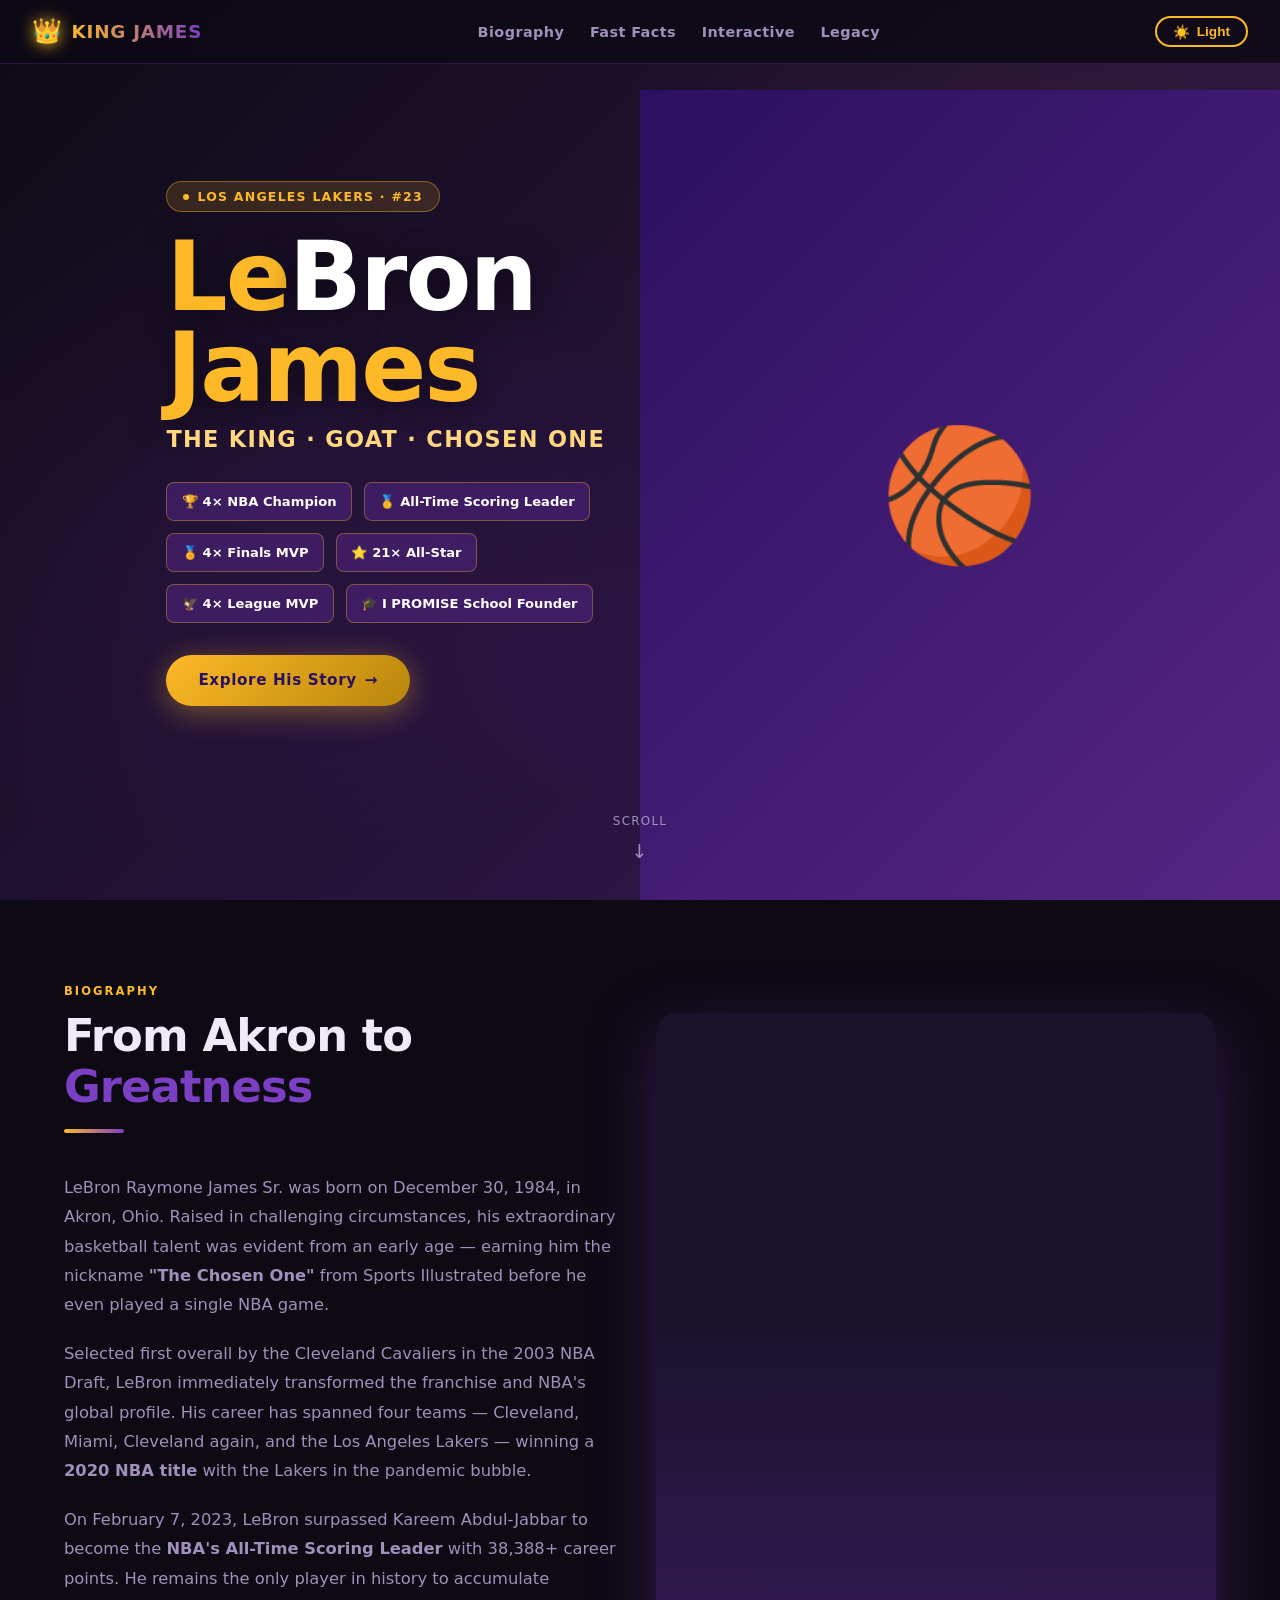
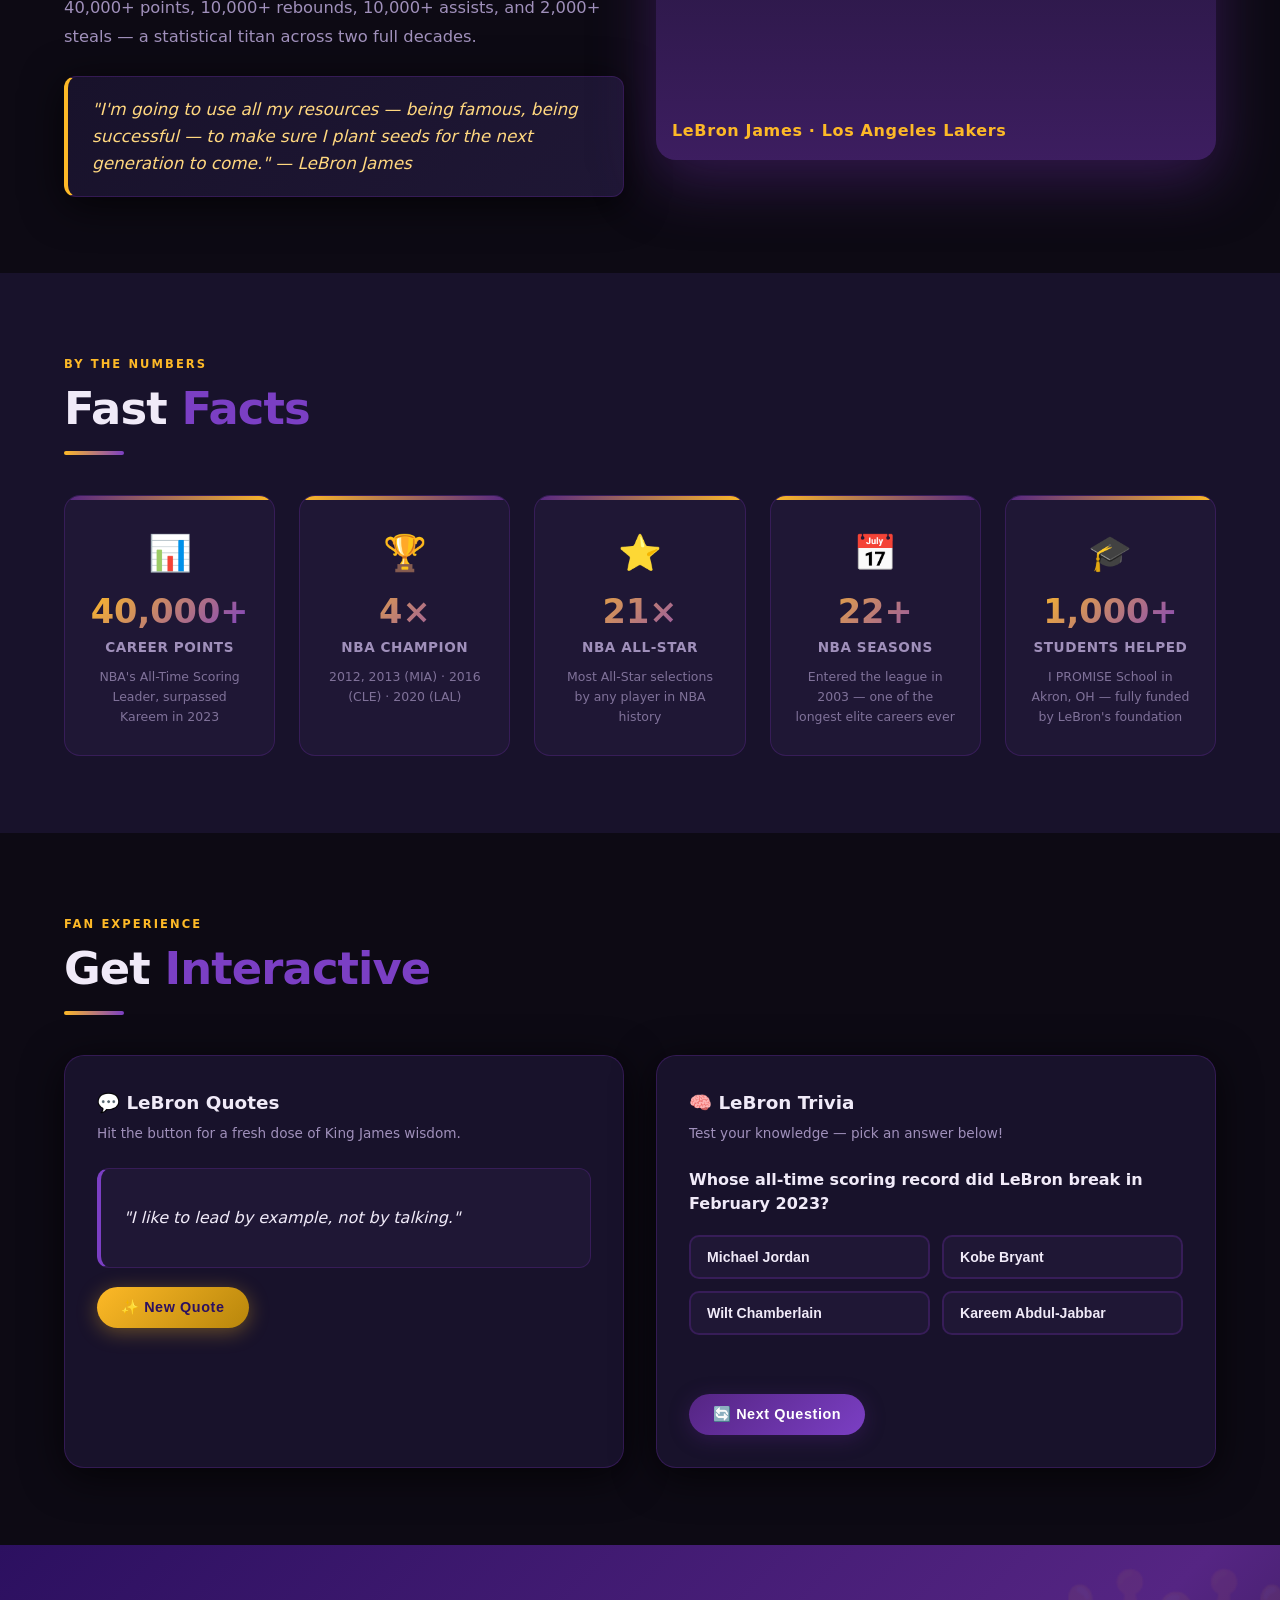
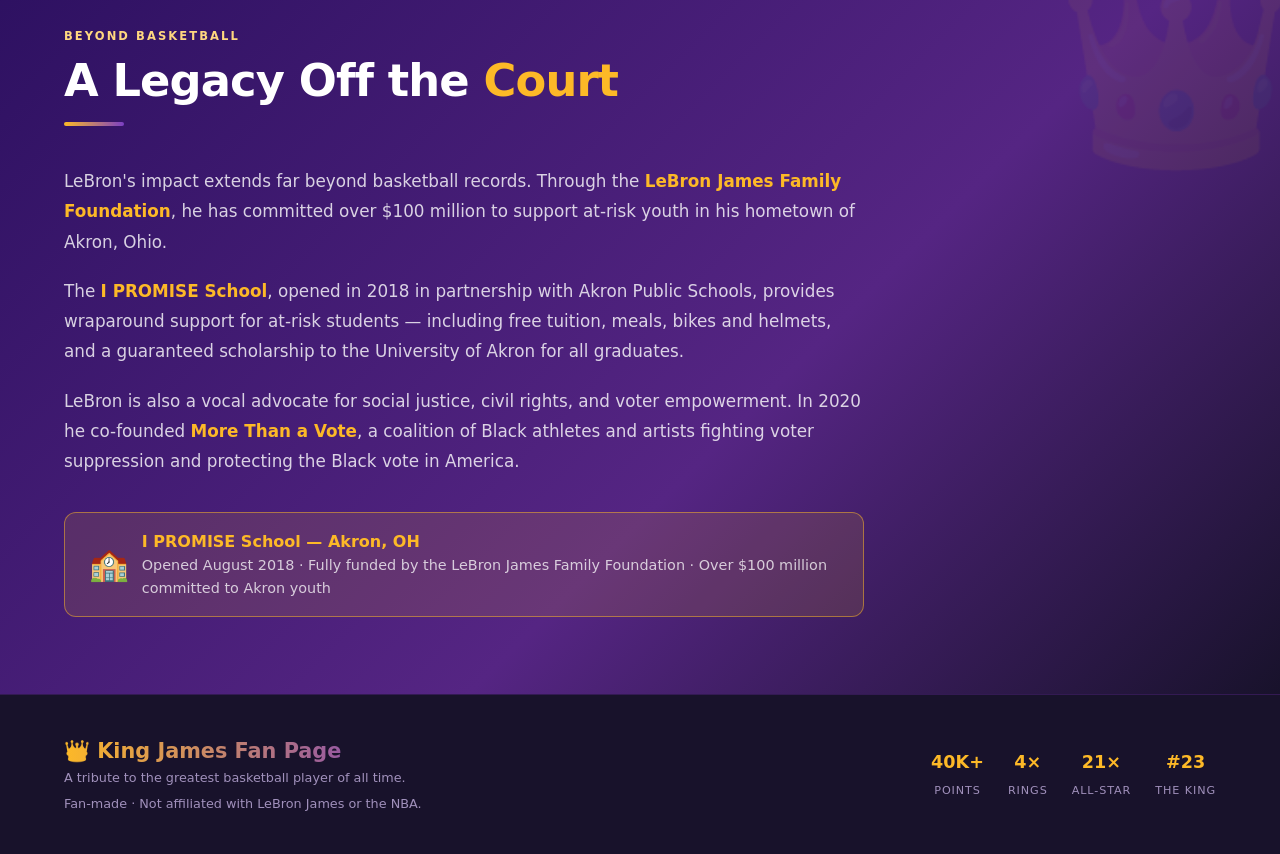
==== fanpage.html @ d8abf0b0 "Add LeBron James fan page" ====
<!DOCTYPE html>
<html lang="en" data-theme="dark">
<head>
  <meta charset="UTF-8" />
  <meta name="viewport" content="width=device-width, initial-scale=1.0" />
  <title>LeBron James — The King | Official Fan Page</title>
  <meta name="description" content="The ultimate fan page for LeBron James — 4× NBA Champion, All-Time Scoring Leader, and basketball's greatest ever. Explore his career, legacy, and impact." />
  <meta name="keywords" content="LeBron James, Lakers, NBA, King James, basketball, fan page" />

  <style>
    /* ─── Design Tokens ──────────────────────────────────────────────────── */
    :root {
      --gold:        #FDB927;
      --gold-light:  #FFD77F;
      --gold-dim:    #B8860B;
      --purple:      #552583;
      --purple-light:#7B3FC4;
      --purple-dim:  #2C1060;

      /* Dark theme (default) */
      --bg:          #0D0A14;
      --bg-card:     #18122B;
      --bg-card2:    #1F1735;
      --text:        #F0EAF8;
      --text-muted:  #A090BB;
      --border:      rgba(85,37,131,0.45);
      --shadow:      0 8px 40px rgba(0,0,0,0.7);
      --hero-overlay: linear-gradient(135deg,rgba(13,10,20,0.92) 0%,rgba(85,37,131,0.6) 100%);
      --nav-bg:      rgba(13,10,20,0.85);
    }

    [data-theme="light"] {
      --bg:          #F4F0FA;
      --bg-card:     #FFFFFF;
      --bg-card2:    #F0E8FF;
      --text:        #1A0A3C;
      --text-muted:  #6045A0;
      --border:      rgba(85,37,131,0.2);
      --shadow:      0 8px 40px rgba(85,37,131,0.15);
      --hero-overlay: linear-gradient(135deg,rgba(85,37,131,0.88) 0%,rgba(253,185,39,0.55) 100%);
      --nav-bg:      rgba(244,240,250,0.9);
    }

    /* ─── Reset & Base ───────────────────────────────────────────────────── */
    *, *::before, *::after { box-sizing: border-box; margin: 0; padding: 0; }

    html { scroll-behavior: smooth; }

    body {
      font-family: -apple-system, BlinkMacSystemFont, 'Segoe UI', system-ui, sans-serif;
      background: var(--bg);
      color: var(--text);
      line-height: 1.6;
      transition: background 0.4s, color 0.4s;
      overflow-x: hidden;
    }

    /* ─── Scrollbar ──────────────────────────────────────────────────────── */
    ::-webkit-scrollbar { width: 8px; }
    ::-webkit-scrollbar-track { background: var(--bg); }
    ::-webkit-scrollbar-thumb { background: var(--purple); border-radius: 4px; }
    ::-webkit-scrollbar-thumb:hover { background: var(--gold); }

    /* ─── Animated background particles ─────────────────────────────────── */
    #particles { position: fixed; inset: 0; pointer-events: none; z-index: 0; overflow: hidden; }
    .particle {
      position: absolute;
      border-radius: 50%;
      opacity: 0;
      animation: drift linear infinite;
    }

    @keyframes drift {
      0%   { transform: translateY(110vh) scale(0); opacity: 0; }
      10%  { opacity: 0.6; }
      90%  { opacity: 0.4; }
      100% { transform: translateY(-10vh) scale(1.2); opacity: 0; }
    }

    /* ─── Navigation ─────────────────────────────────────────────────────── */
    nav {
      position: fixed;
      top: 0; left: 0; right: 0;
      z-index: 100;
      backdrop-filter: blur(16px);
      -webkit-backdrop-filter: blur(16px);
      background: var(--nav-bg);
      border-bottom: 1px solid var(--border);
      display: flex;
      align-items: center;
      justify-content: space-between;
      padding: 0 2rem;
      height: 64px;
      transition: background 0.4s;
    }

    .nav-brand {
      display: flex;
      align-items: center;
      gap: 0.6rem;
      text-decoration: none;
    }
    .nav-crown {
      font-size: 1.5rem;
      filter: drop-shadow(0 0 8px var(--gold));
      animation: pulse-crown 2s ease-in-out infinite;
    }
    @keyframes pulse-crown {
      0%, 100% { filter: drop-shadow(0 0 6px var(--gold)); }
      50%       { filter: drop-shadow(0 0 18px var(--gold)); }
    }
    .nav-logo-text {
      font-size: 1.15rem;
      font-weight: 800;
      letter-spacing: 0.04em;
      background: linear-gradient(90deg, var(--gold), var(--purple-light));
      -webkit-background-clip: text;
      -webkit-text-fill-color: transparent;
      background-clip: text;
    }

    .nav-links {
      display: flex;
      align-items: center;
      gap: 1.6rem;
      list-style: none;
    }
    .nav-links a {
      text-decoration: none;
      color: var(--text-muted);
      font-size: 0.9rem;
      font-weight: 600;
      letter-spacing: 0.03em;
      transition: color 0.25s;
      position: relative;
    }
    .nav-links a::after {
      content: '';
      position: absolute;
      bottom: -4px; left: 0; right: 100%;
      height: 2px;
      background: var(--gold);
      transition: right 0.3s;
      border-radius: 2px;
    }
    .nav-links a:hover { color: var(--gold); }
    .nav-links a:hover::after { right: 0; }

    #theme-toggle {
      background: none;
      border: 2px solid var(--gold);
      color: var(--gold);
      border-radius: 50px;
      padding: 0.35rem 1rem;
      cursor: pointer;
      font-size: 0.85rem;
      font-weight: 700;
      display: flex;
      align-items: center;
      gap: 0.4rem;
      transition: background 0.3s, color 0.3s, transform 0.2s;
    }
    #theme-toggle:hover {
      background: var(--gold);
      color: var(--purple-dim);
      transform: scale(1.05);
    }

    /* ─── Hero ───────────────────────────────────────────────────────────── */
    #hero {
      position: relative;
      min-height: 100vh;
      display: flex;
      align-items: center;
      overflow: hidden;
      padding-top: 64px;
    }

    .hero-bg {
      position: absolute;
      inset: 0;
      background: var(--hero-overlay);
      z-index: 1;
      transition: background 0.5s;
    }

    .hero-mesh {
      position: absolute;
      inset: 0;
      z-index: 0;
      background:
        radial-gradient(ellipse 60% 50% at 20% 60%, rgba(85,37,131,0.6) 0%, transparent 70%),
        radial-gradient(ellipse 50% 60% at 80% 30%, rgba(253,185,39,0.25) 0%, transparent 70%),
        var(--bg);
      animation: mesh-shift 8s ease-in-out infinite alternate;
    }
    @keyframes mesh-shift {
      from { filter: hue-rotate(0deg); }
      to   { filter: hue-rotate(15deg); }
    }

    .hero-image-wrap {
      position: absolute;
      right: 0;
      bottom: 0;
      height: 90%;
      width: 50%;
      z-index: 2;
      display: flex;
      align-items: flex-end;
      justify-content: flex-end;
      overflow: hidden;
    }

    #lebron-hero {
      height: 100%;
      width: 100%;
      object-fit: cover;
      object-position: center top;
      -webkit-mask-image: linear-gradient(to left, rgba(0,0,0,0.9) 50%, transparent 100%);
      mask-image: linear-gradient(to left, rgba(0,0,0,0.9) 50%, transparent 100%);
      filter: saturate(1.2) contrast(1.05);
    }

    .hero-img-placeholder {
      display: none;
      position: absolute;
      inset: 0;
      background: linear-gradient(135deg, var(--purple-dim), var(--purple));
      align-items: center;
      justify-content: center;
      font-size: 8rem;
    }
    #lebron-hero.error + .hero-img-placeholder { display: flex; }

    .hero-content {
      position: relative;
      z-index: 3;
      padding: 4rem 2rem 4rem clamp(2rem, 8vw, 8rem);
      max-width: 600px;
    }

    .hero-badge {
      display: inline-flex;
      align-items: center;
      gap: 0.5rem;
      background: rgba(253,185,39,0.15);
      border: 1px solid rgba(253,185,39,0.4);
      border-radius: 50px;
      padding: 0.3rem 1rem;
      font-size: 0.78rem;
      font-weight: 700;
      letter-spacing: 0.1em;
      color: var(--gold);
      text-transform: uppercase;
      margin-bottom: 1.2rem;
      backdrop-filter: blur(8px);
    }
    .badge-dot {
      width: 6px; height: 6px;
      border-radius: 50%;
      background: var(--gold);
      animation: blink 1.5s ease-in-out infinite;
    }
    @keyframes blink { 0%,100%{opacity:1;} 50%{opacity:0.2;} }

    .hero-name {
      font-size: clamp(3rem, 8vw, 6rem);
      font-weight: 900;
      line-height: 0.95;
      letter-spacing: -0.02em;
      color: #fff;
      text-shadow: 0 4px 30px rgba(0,0,0,0.5);
    }
    .hero-name .king { color: var(--gold); }

    .hero-sub {
      font-size: clamp(1rem, 2.5vw, 1.4rem);
      font-weight: 700;
      color: var(--gold-light);
      margin: 0.5rem 0 1.5rem;
      letter-spacing: 0.06em;
      text-transform: uppercase;
    }

    .hero-milestones {
      display: flex;
      flex-wrap: wrap;
      gap: 0.75rem;
      margin-bottom: 2rem;
    }
    .milestone-chip {
      background: rgba(85,37,131,0.55);
      border: 1px solid rgba(253,185,39,0.35);
      border-radius: 8px;
      padding: 0.5rem 0.9rem;
      font-size: 0.82rem;
      font-weight: 700;
      color: #fff;
      backdrop-filter: blur(8px);
      transition: transform 0.2s, background 0.2s;
    }
    .milestone-chip:hover {
      transform: translateY(-3px);
      background: rgba(253,185,39,0.2);
    }
    .milestone-chip span { color: var(--gold); margin-right: 0.3rem; }

    .hero-cta {
      display: inline-flex;
      align-items: center;
      gap: 0.5rem;
      background: linear-gradient(135deg, var(--gold), var(--gold-dim));
      color: var(--purple-dim);
      font-weight: 800;
      font-size: 0.95rem;
      padding: 0.85rem 2rem;
      border-radius: 50px;
      text-decoration: none;
      letter-spacing: 0.04em;
      box-shadow: 0 6px 30px rgba(253,185,39,0.4);
      transition: transform 0.25s, box-shadow 0.25s;
    }
    .hero-cta:hover {
      transform: translateY(-3px) scale(1.04);
      box-shadow: 0 12px 40px rgba(253,185,39,0.6);
    }

    .scroll-hint {
      position: absolute;
      bottom: 2rem;
      left: 50%;
      transform: translateX(-50%);
      z-index: 3;
      display: flex;
      flex-direction: column;
      align-items: center;
      gap: 0.4rem;
      color: var(--text-muted);
      font-size: 0.75rem;
      letter-spacing: 0.1em;
      text-transform: uppercase;
      animation: bob 2s ease-in-out infinite;
    }
    @keyframes bob { 0%,100%{transform:translateX(-50%) translateY(0);} 50%{transform:translateX(-50%) translateY(8px);} }
    .scroll-arrow { font-size: 1.2rem; }

    /* ─── Section Shared ─────────────────────────────────────────────────── */
    section {
      position: relative;
      z-index: 1;
      padding: clamp(3rem, 6vw, 6rem) clamp(1rem, 5vw, 6rem);
    }

    .section-label {
      display: inline-block;
      font-size: 0.72rem;
      font-weight: 800;
      letter-spacing: 0.18em;
      text-transform: uppercase;
      color: var(--gold);
      margin-bottom: 0.6rem;
    }

    h2.section-title {
      font-size: clamp(1.8rem, 4vw, 2.8rem);
      font-weight: 900;
      letter-spacing: -0.02em;
      color: var(--text);
      margin-bottom: 0.4rem;
      line-height: 1.15;
    }
    h2.section-title .accent { color: var(--purple-light); }

    .section-divider {
      width: 60px;
      height: 4px;
      background: linear-gradient(90deg, var(--gold), var(--purple-light));
      border-radius: 2px;
      margin: 1rem 0 2.5rem;
    }

    /* ─── Bio Section ────────────────────────────────────────────────────── */
    #bio { background: var(--bg); }

    .bio-grid {
      display: grid;
      grid-template-columns: 1fr 1fr;
      gap: 2rem;
      align-items: center;
    }
    @media (max-width: 768px) { .bio-grid { grid-template-columns: 1fr; } }

    .bio-text p {
      color: var(--text-muted);
      font-size: 1.02rem;
      line-height: 1.8;
      margin-bottom: 1.2rem;
    }

    .bio-highlight {
      background: linear-gradient(135deg, var(--bg-card), var(--bg-card2));
      border: 1px solid var(--border);
      border-left: 4px solid var(--gold);
      border-radius: 12px;
      padding: 1.2rem 1.5rem;
      margin-top: 1.5rem;
      font-style: italic;
      color: var(--gold-light);
      font-size: 1.05rem;
      box-shadow: var(--shadow);
    }

    .bio-image-card {
      position: relative;
      border-radius: 20px;
      overflow: hidden;
      box-shadow: 0 20px 60px rgba(85,37,131,0.5);
      aspect-ratio: 3/4;
      background: var(--bg-card);
    }
    .bio-image-card img {
      width: 100%;
      height: 100%;
      object-fit: cover;
      object-position: center top;
      transition: transform 0.5s;
    }
    .bio-image-card:hover img { transform: scale(1.04); }
    .bio-image-card::after {
      content: '';
      position: absolute;
      inset: 0;
      background: linear-gradient(to top, rgba(85,37,131,0.6) 0%, transparent 60%);
    }
    .bio-img-label {
      position: absolute;
      bottom: 1rem;
      left: 1rem;
      right: 1rem;
      z-index: 2;
      font-weight: 800;
      font-size: 1rem;
      color: var(--gold);
      letter-spacing: 0.04em;
    }

    /* ─── Fast Facts ─────────────────────────────────────────────────────── */
    #facts { background: var(--bg-card); }

    .facts-grid {
      display: grid;
      grid-template-columns: repeat(auto-fit, minmax(200px, 1fr));
      gap: 1.5rem;
    }

    .fact-card {
      background: var(--bg-card2);
      border: 1px solid var(--border);
      border-radius: 16px;
      padding: 1.8rem 1.4rem;
      text-align: center;
      position: relative;
      overflow: hidden;
      transition: transform 0.3s, box-shadow 0.3s;
      cursor: default;
    }
    .fact-card::before {
      content: '';
      position: absolute;
      top: 0; left: 0; right: 0;
      height: 4px;
      background: linear-gradient(90deg, var(--purple), var(--gold));
    }
    .fact-card:hover {
      transform: translateY(-8px) scale(1.02);
      box-shadow: 0 20px 50px rgba(85,37,131,0.4);
    }
    .fact-card:nth-child(even)::before {
      background: linear-gradient(90deg, var(--gold), var(--purple));
    }

    .fact-icon {
      font-size: 2.2rem;
      margin-bottom: 0.8rem;
      display: block;
    }
    .fact-value {
      font-size: 2.1rem;
      font-weight: 900;
      background: linear-gradient(135deg, var(--gold), var(--purple-light));
      -webkit-background-clip: text;
      -webkit-text-fill-color: transparent;
      background-clip: text;
      line-height: 1.1;
    }
    .fact-label {
      font-size: 0.85rem;
      font-weight: 700;
      color: var(--text-muted);
      margin-top: 0.4rem;
      letter-spacing: 0.04em;
      text-transform: uppercase;
    }
    .fact-desc {
      font-size: 0.78rem;
      color: var(--text-muted);
      margin-top: 0.5rem;
      opacity: 0.75;
    }

    /* ─── Interactive Section ────────────────────────────────────────────── */
    #interactive { background: var(--bg); }

    .interactive-grid {
      display: grid;
      grid-template-columns: 1fr 1fr;
      gap: 2rem;
    }
    @media (max-width: 820px) { .interactive-grid { grid-template-columns: 1fr; } }

    .int-card {
      background: var(--bg-card);
      border: 1px solid var(--border);
      border-radius: 20px;
      padding: 2rem;
      box-shadow: var(--shadow);
      transition: box-shadow 0.3s;
    }
    .int-card:hover { box-shadow: 0 12px 50px rgba(85,37,131,0.35); }

    .int-card-title {
      font-size: 1.15rem;
      font-weight: 800;
      color: var(--text);
      margin-bottom: 0.4rem;
    }
    .int-card-sub {
      font-size: 0.85rem;
      color: var(--text-muted);
      margin-bottom: 1.4rem;
    }

    #quote-display {
      background: var(--bg-card2);
      border: 1px solid var(--border);
      border-left: 4px solid var(--purple-light);
      border-radius: 12px;
      padding: 1.4rem;
      font-style: italic;
      font-size: 1rem;
      color: var(--text);
      line-height: 1.7;
      min-height: 100px;
      display: flex;
      align-items: center;
      margin-bottom: 1.2rem;
      transition: opacity 0.4s;
    }
    #quote-display.fading { opacity: 0; }

    .btn {
      display: inline-flex;
      align-items: center;
      gap: 0.5rem;
      padding: 0.75rem 1.5rem;
      border-radius: 50px;
      border: none;
      cursor: pointer;
      font-size: 0.9rem;
      font-weight: 700;
      letter-spacing: 0.04em;
      transition: transform 0.2s, box-shadow 0.2s, background 0.2s;
    }
    .btn-gold {
      background: linear-gradient(135deg, var(--gold), var(--gold-dim));
      color: var(--purple-dim);
      box-shadow: 0 4px 20px rgba(253,185,39,0.35);
    }
    .btn-gold:hover {
      transform: translateY(-2px) scale(1.03);
      box-shadow: 0 8px 30px rgba(253,185,39,0.55);
    }
    .btn-purple {
      background: linear-gradient(135deg, var(--purple), var(--purple-light));
      color: #fff;
      box-shadow: 0 4px 20px rgba(85,37,131,0.35);
    }
    .btn-purple:hover {
      transform: translateY(-2px) scale(1.03);
      box-shadow: 0 8px 30px rgba(85,37,131,0.55);
    }
    .btn:active { transform: scale(0.97); }

    .trivia-question {
      font-size: 1rem;
      font-weight: 700;
      color: var(--text);
      margin-bottom: 1.2rem;
      line-height: 1.5;
    }
    .trivia-options {
      display: grid;
      grid-template-columns: 1fr 1fr;
      gap: 0.75rem;
      margin-bottom: 1.2rem;
    }
    @media (max-width: 480px) { .trivia-options { grid-template-columns: 1fr; } }

    .trivia-opt {
      background: var(--bg-card2);
      border: 2px solid var(--border);
      border-radius: 10px;
      padding: 0.75rem 1rem;
      cursor: pointer;
      font-size: 0.88rem;
      font-weight: 600;
      color: var(--text);
      text-align: left;
      transition: border-color 0.2s, background 0.2s, transform 0.15s;
    }
    .trivia-opt:hover:not(:disabled) {
      border-color: var(--gold);
      transform: translateX(4px);
    }
    .trivia-opt.correct {
      border-color: #2ECC71;
      background: rgba(46,204,113,0.15);
      color: #2ECC71;
    }
    .trivia-opt.wrong {
      border-color: #E74C3C;
      background: rgba(231,76,60,0.12);
      color: #E74C3C;
    }
    .trivia-opt:disabled { cursor: default; }

    #trivia-feedback {
      font-size: 0.9rem;
      font-weight: 700;
      min-height: 24px;
      margin-bottom: 1rem;
      transition: opacity 0.3s;
    }
    .feedback-correct { color: #2ECC71; }
    .feedback-wrong   { color: #E74C3C; }

    /* ─── Philanthropy Banner ─────────────────────────────────────────────── */
    #philanthropy {
      background: linear-gradient(135deg, var(--purple-dim) 0%, var(--purple) 60%, var(--bg-card) 100%);
      position: relative;
      overflow: hidden;
    }
    #philanthropy::before {
      content: '👑';
      position: absolute;
      right: -1rem;
      top: -2rem;
      font-size: 12rem;
      opacity: 0.06;
      pointer-events: none;
    }

    .philan-content { max-width: 800px; }
    .philan-content p {
      color: rgba(255,255,255,0.8);
      font-size: 1.05rem;
      line-height: 1.8;
      margin-bottom: 1.2rem;
    }

    .promise-badge {
      display: inline-flex;
      align-items: center;
      gap: 0.8rem;
      background: rgba(253,185,39,0.12);
      border: 1px solid rgba(253,185,39,0.5);
      border-radius: 12px;
      padding: 1rem 1.5rem;
      margin-top: 1rem;
    }
    .promise-badge .badge-icon { font-size: 2rem; }
    .promise-badge-text { font-size: 0.9rem; color: rgba(255,255,255,0.75); }
    .promise-badge-text strong { display: block; color: var(--gold); font-size: 1rem; }

    /* ─── Footer ─────────────────────────────────────────────────────────── */
    footer {
      position: relative;
      z-index: 1;
      background: var(--bg-card);
      border-top: 1px solid var(--border);
      padding: 2.5rem clamp(1rem, 5vw, 6rem);
      display: flex;
      flex-wrap: wrap;
      align-items: center;
      justify-content: space-between;
      gap: 1rem;
    }
    .footer-brand {
      font-size: 1.3rem;
      font-weight: 900;
      background: linear-gradient(90deg, var(--gold), var(--purple-light));
      -webkit-background-clip: text;
      -webkit-text-fill-color: transparent;
      background-clip: text;
    }
    .footer-note {
      font-size: 0.8rem;
      color: var(--text-muted);
    }
    .footer-stats {
      display: flex;
      gap: 1.5rem;
    }
    .footer-stat { text-align: center; }
    .footer-stat-num {
      font-size: 1.1rem;
      font-weight: 900;
      color: var(--gold);
      display: block;
    }
    .footer-stat-label {
      font-size: 0.7rem;
      color: var(--text-muted);
      text-transform: uppercase;
      letter-spacing: 0.08em;
    }

    /* ─── Reveal animation ───────────────────────────────────────────────── */
    .reveal {
      opacity: 0;
      transform: translateY(40px);
      transition: opacity 0.7s ease, transform 0.7s ease;
    }
    .reveal.visible {
      opacity: 1;
      transform: translateY(0);
    }

    @media (max-width: 600px) {
      .nav-links { display: none; }
      nav { justify-content: space-between; }
    }
  </style>
</head>
<body>

<!-- Floating particles -->
<div id="particles"></div>

<!-- ─── Navigation ─────────────────────────────────────────────────────────── -->
<nav>
  <a class="nav-brand" href="#hero" aria-label="LeBron James Fan Page Home">
    <span class="nav-crown">👑</span>
    <span class="nav-logo-text">KING JAMES</span>
  </a>

  <ul class="nav-links" role="list">
    <li><a href="#bio">Biography</a></li>
    <li><a href="#facts">Fast Facts</a></li>
    <li><a href="#interactive">Interactive</a></li>
    <li><a href="#philanthropy">Legacy</a></li>
  </ul>

  <button id="theme-toggle" aria-label="Toggle light/dark theme">
    <span id="theme-icon">☀️</span>
    <span id="theme-label">Light</span>
  </button>
</nav>

<!-- ─── Hero ───────────────────────────────────────────────────────────────── -->
<section id="hero" aria-label="LeBron James hero banner">
  <div class="hero-mesh"></div>
  <div class="hero-bg"></div>

  <div class="hero-image-wrap">
    <img
      id="lebron-hero"
      src="img/images.jpg"
      alt="LeBron James in Lakers #6 jersey driving with the basketball"
      loading="eager"
      onerror="this.classList.add('error')"
    />
    <div class="hero-img-placeholder" aria-hidden="true">🏀</div>
  </div>

  <div class="hero-content">
    <div class="hero-badge">
      <span class="badge-dot" aria-hidden="true"></span>
      Los Angeles Lakers · #23
    </div>

    <h1 class="hero-name">
      <span class="king">Le</span>Bron<br>
      <span class="king">James</span>
    </h1>

    <p class="hero-sub">The King · GOAT · Chosen One</p>

    <div class="hero-milestones" role="list" aria-label="Career milestones">
      <div class="milestone-chip" role="listitem"><span>🏆</span>4× NBA Champion</div>
      <div class="milestone-chip" role="listitem"><span>🥇</span>All-Time Scoring Leader</div>
      <div class="milestone-chip" role="listitem"><span>🏅</span>4× Finals MVP</div>
      <div class="milestone-chip" role="listitem"><span>⭐</span>21× All-Star</div>
      <div class="milestone-chip" role="listitem"><span>🦅</span>4× League MVP</div>
      <div class="milestone-chip" role="listitem"><span>🎓</span>I PROMISE School Founder</div>
    </div>

    <a href="#bio" class="hero-cta" aria-label="Explore LeBron James career">
      Explore His Story <span aria-hidden="true">→</span>
    </a>
  </div>

  <div class="scroll-hint" aria-hidden="true">
    <span>Scroll</span>
    <span class="scroll-arrow">↓</span>
  </div>
</section>

<!-- ─── Biography ──────────────────────────────────────────────────────────── -->
<section id="bio" aria-labelledby="bio-heading">
  <div class="bio-grid">
    <div class="bio-text reveal">
      <span class="section-label">Biography</span>
      <h2 id="bio-heading" class="section-title">From Akron to<br><span class="accent">Greatness</span></h2>
      <div class="section-divider" aria-hidden="true"></div>

      <p>
        LeBron Raymone James Sr. was born on December 30, 1984, in Akron, Ohio.
        Raised in challenging circumstances, his extraordinary basketball talent was evident from
        an early age — earning him the nickname <strong>"The Chosen One"</strong> from Sports
        Illustrated before he even played a single NBA game.
      </p>
      <p>
        Selected first overall by the Cleveland Cavaliers in the 2003 NBA Draft, LeBron
        immediately transformed the franchise and NBA's global profile. His career has spanned
        four teams — Cleveland, Miami, Cleveland again, and the Los Angeles Lakers — winning a
        <strong>2020 NBA title</strong> with the Lakers in the pandemic bubble.
      </p>
      <p>
        On February 7, 2023, LeBron surpassed Kareem Abdul-Jabbar to become the
        <strong>NBA's All-Time Scoring Leader</strong> with 38,388+ career points. He remains
        the only player in history to accumulate 40,000+ points, 10,000+ rebounds, 10,000+
        assists, and 2,000+ steals — a statistical titan across two full decades.
      </p>

      <div class="bio-highlight">
        "I'm going to use all my resources — being famous, being successful — to make sure I
        plant seeds for the next generation to come." — LeBron James
      </div>
    </div>

    <div class="bio-image-card reveal">
      <img
        src="img/images (1).jpg"
        alt="LeBron James in Lakers #23 jersey, arms spread wide, celebrating"
        loading="lazy"
        onerror="this.style.display='none'"
      />
      <p class="bio-img-label">LeBron James · Los Angeles Lakers</p>
    </div>
  </div>
</section>

<!-- ─── Fast Facts ─────────────────────────────────────────────────────────── -->
<section id="facts" aria-labelledby="facts-heading">
  <div class="reveal">
    <span class="section-label">By The Numbers</span>
    <h2 id="facts-heading" class="section-title">Fast <span class="accent">Facts</span></h2>
    <div class="section-divider" aria-hidden="true"></div>
  </div>

  <div class="facts-grid">
    <article class="fact-card reveal">
      <span class="fact-icon" aria-hidden="true">📊</span>
      <div class="fact-value">40,000+</div>
      <div class="fact-label">Career Points</div>
      <p class="fact-desc">NBA's All-Time Scoring Leader, surpassed Kareem in 2023</p>
    </article>

    <article class="fact-card reveal">
      <span class="fact-icon" aria-hidden="true">🏆</span>
      <div class="fact-value">4×</div>
      <div class="fact-label">NBA Champion</div>
      <p class="fact-desc">2012, 2013 (MIA) · 2016 (CLE) · 2020 (LAL)</p>
    </article>

    <article class="fact-card reveal">
      <span class="fact-icon" aria-hidden="true">⭐</span>
      <div class="fact-value">21×</div>
      <div class="fact-label">NBA All-Star</div>
      <p class="fact-desc">Most All-Star selections by any player in NBA history</p>
    </article>

    <article class="fact-card reveal">
      <span class="fact-icon" aria-hidden="true">📅</span>
      <div class="fact-value">22+</div>
      <div class="fact-label">NBA Seasons</div>
      <p class="fact-desc">Entered the league in 2003 — one of the longest elite careers ever</p>
    </article>

    <article class="fact-card reveal">
      <span class="fact-icon" aria-hidden="true">🎓</span>
      <div class="fact-value">1,000+</div>
      <div class="fact-label">Students Helped</div>
      <p class="fact-desc">I PROMISE School in Akron, OH — fully funded by LeBron's foundation</p>
    </article>
  </div>
</section>

<!-- ─── Interactive ─────────────────────────────────────────────────────────── -->
<section id="interactive" aria-labelledby="interactive-heading">
  <div class="reveal">
    <span class="section-label">Fan Experience</span>
    <h2 id="interactive-heading" class="section-title">Get <span class="accent">Interactive</span></h2>
    <div class="section-divider" aria-hidden="true"></div>
  </div>

  <div class="interactive-grid">

    <!-- Quote Generator -->
    <div class="int-card reveal">
      <h3 class="int-card-title">💬 LeBron Quotes</h3>
      <p class="int-card-sub">Hit the button for a fresh dose of King James wisdom.</p>

      <div id="quote-display" role="blockquote" aria-live="polite">
        "I like to lead by example, not by talking."
      </div>

      <button class="btn btn-gold" id="quote-btn" aria-label="Generate a new LeBron James quote">
        ✨ New Quote
      </button>
    </div>

    <!-- Trivia -->
    <div class="int-card reveal">
      <h3 class="int-card-title">🧠 LeBron Trivia</h3>
      <p class="int-card-sub">Test your knowledge — pick an answer below!</p>

      <p class="trivia-question" id="trivia-q" aria-live="polite"></p>

      <div class="trivia-options" id="trivia-opts" role="group" aria-label="Trivia answer options"></div>

      <div id="trivia-feedback" aria-live="assertive"></div>

      <button class="btn btn-purple" id="trivia-next" aria-label="Load next trivia question">
        🔄 Next Question
      </button>
    </div>

  </div>
</section>

<!-- ─── Philanthropy ────────────────────────────────────────────────────────── -->
<section id="philanthropy" aria-labelledby="philan-heading">
  <div class="philan-content reveal">
    <span class="section-label" style="color:var(--gold-light);">Beyond Basketball</span>
    <h2 id="philan-heading" class="section-title" style="color:#fff;">
      A Legacy Off the <span style="color:var(--gold);">Court</span>
    </h2>
    <div class="section-divider" aria-hidden="true"></div>

    <p>
      LeBron's impact extends far beyond basketball records. Through the
      <strong style="color:var(--gold);">LeBron James Family Foundation</strong>, he has
      committed over $100 million to support at-risk youth in his hometown of Akron, Ohio.
    </p>
    <p>
      The <strong style="color:var(--gold);">I PROMISE School</strong>, opened in 2018 in
      partnership with Akron Public Schools, provides wraparound support for at-risk students —
      including free tuition, meals, bikes and helmets, and a guaranteed scholarship to the
      University of Akron for all graduates.
    </p>
    <p>
      LeBron is also a vocal advocate for social justice, civil rights, and voter empowerment.
      In 2020 he co-founded <strong style="color:var(--gold);">More Than a Vote</strong>, a
      coalition of Black athletes and artists fighting voter suppression and protecting the
      Black vote in America.
    </p>

    <div class="promise-badge" role="img" aria-label="I PROMISE School impact badge">
      <span class="badge-icon">🏫</span>
      <div class="promise-badge-text">
        <strong>I PROMISE School — Akron, OH</strong>
        Opened August 2018 · Fully funded by the LeBron James Family Foundation ·
        Over $100 million committed to Akron youth
      </div>
    </div>
  </div>
</section>

<!-- ─── Footer ─────────────────────────────────────────────────────────────── -->
<footer>
  <div>
    <div class="footer-brand">👑 King James Fan Page</div>
    <p class="footer-note">A tribute to the greatest basketball player of all time.</p>
    <p class="footer-note" style="margin-top:0.3rem;">Fan-made · Not affiliated with LeBron James or the NBA.</p>
  </div>

  <div class="footer-stats" aria-label="Career quick stats">
    <div class="footer-stat">
      <span class="footer-stat-num">40K+</span>
      <span class="footer-stat-label">Points</span>
    </div>
    <div class="footer-stat">
      <span class="footer-stat-num">4×</span>
      <span class="footer-stat-label">Rings</span>
    </div>
    <div class="footer-stat">
      <span class="footer-stat-num">21×</span>
      <span class="footer-stat-label">All-Star</span>
    </div>
    <div class="footer-stat">
      <span class="footer-stat-num">#23</span>
      <span class="footer-stat-label">The King</span>
    </div>
  </div>
</footer>

<!-- ─── JavaScript ──────────────────────────────────────────────────────────── -->
<script>
  /* ── Particles ─────────────────────────────────────────────────────────── */
  (function createParticles() {
    var container = document.getElementById('particles');
    var colors = ['#FDB927', '#552583', '#7B3FC4', '#FFD77F', '#2C1060'];
    for (var i = 0; i < 28; i++) {
      var p = document.createElement('div');
      p.className = 'particle';
      var size = Math.random() * 8 + 3;
      p.style.cssText = [
        'width:' + size + 'px',
        'height:' + size + 'px',
        'background:' + colors[Math.floor(Math.random() * colors.length)],
        'left:' + Math.random() * 100 + '%',
        'animation-duration:' + (Math.random() * 18 + 12) + 's',
        'animation-delay:' + Math.random() * 10 + 's'
      ].join(';');
      container.appendChild(p);
    }
  })();

  /* ── Theme Toggle ──────────────────────────────────────────────────────── */
  var html        = document.documentElement;
  var themeToggle = document.getElementById('theme-toggle');
  var themeIcon   = document.getElementById('theme-icon');
  var themeLabel  = document.getElementById('theme-label');
  var isDark      = true;

  themeToggle.addEventListener('click', function () {
    isDark = !isDark;
    html.setAttribute('data-theme', isDark ? 'dark' : 'light');
    themeIcon.textContent  = isDark ? '☀️' : '🌙';
    themeLabel.textContent = isDark ? 'Light' : 'Dark';
  });

  /* ── Quote Generator ───────────────────────────────────────────────────── */
  var quotes = [
    "I like to lead by example, not by talking.",
    "I'm going to use all my resources — being famous, being successful — to make sure I plant seeds for the next generation.",
    "You have to be able to accept failure to get better.",
    "Every day is a new opportunity. You can build on yesterday's success or put its failures behind and start over again.",
    "I always say decisions I make, I live with them. There are always ways you can correct them or ways you can take them the right way.",
    "I treated it like every day was my last day with a basketball.",
    "Greatness is defined by how much you want to put into what you do.",
    "Ask me to play. I'll play. Ask me to shoot. I'll shoot. Ask me to pass. I'll pass. Ask me to steal, block out, sacrifice, lead, dominate — anything.",
    "Don't be afraid of failure. This is the way to succeed.",
    "I am who I am and what I am, and I don't change for nobody.",
    "I have short goals — to get better every day, to help my teammates every day — that's what I'm going to do.",
    "Once you become a professional athlete or once you do anything well, then you're automatically a role model."
  ];

  var quoteDisplay = document.getElementById('quote-display');
  var quoteBtn     = document.getElementById('quote-btn');
  var lastQuoteIdx = -1;

  function getRandomQuote() {
    var idx;
    do { idx = Math.floor(Math.random() * quotes.length); } while (idx === lastQuoteIdx);
    lastQuoteIdx = idx;
    return quotes[idx];
  }

  quoteBtn.addEventListener('click', function () {
    quoteDisplay.classList.add('fading');
    setTimeout(function () {
      quoteDisplay.textContent = '\u201C' + getRandomQuote() + '\u201D';
      quoteDisplay.classList.remove('fading');
    }, 350);
  });

  /* ── Trivia ─────────────────────────────────────────────────────────────── */
  var triviaData = [
    {
      q: "In what year was LeBron James born?",
      opts: ["1982", "1984", "1986", "1988"],
      correct: 1,
      explanation: "LeBron was born on December 30, 1984, in Akron, Ohio."
    },
    {
      q: "Which team drafted LeBron James first overall in the 2003 NBA Draft?",
      opts: ["Miami Heat", "Los Angeles Lakers", "Cleveland Cavaliers", "Chicago Bulls"],
      correct: 2,
      explanation: "The Cleveland Cavaliers picked LeBron #1 overall in 2003."
    },
    {
      q: "Whose all-time scoring record did LeBron break in February 2023?",
      opts: ["Michael Jordan", "Kobe Bryant", "Wilt Chamberlain", "Kareem Abdul-Jabbar"],
      correct: 3,
      explanation: "LeBron surpassed Kareem Abdul-Jabbar's record of 38,387 points."
    },
    {
      q: "What is the name of the school LeBron James founded in Akron, Ohio?",
      opts: ["Chosen One Academy", "LBJ STEM School", "I PROMISE School", "King James Academy"],
      correct: 2,
      explanation: "The I PROMISE School opened in 2018 and is fully supported by LeBron's foundation."
    },
    {
      q: "How many NBA Championships has LeBron James won?",
      opts: ["2", "3", "4", "5"],
      correct: 2,
      explanation: "LeBron won in 2012, 2013, 2016, and 2020 — four titles with three different franchises."
    },
    {
      q: "In 2016, LeBron's Cavaliers came back from 3-1 down against which team to win the Finals?",
      opts: ["San Antonio Spurs", "Oklahoma City Thunder", "Golden State Warriors", "Boston Celtics"],
      correct: 2,
      explanation: "The 2016 Cavaliers made history with the greatest Finals comeback against the Golden State Warriors."
    },
    {
      q: "Which jersey number did LeBron wear during most of his Cleveland career?",
      opts: ["#6", "#23", "#1", "#8"],
      correct: 1,
      explanation: "LeBron wore #23 for the Cleveland Cavaliers (both stints)."
    },
    {
      q: "Which organization did LeBron co-found in 2020 to protect Black voting rights?",
      opts: ["Vote Early", "More Than a Vote", "NBA Cares", "Akron Forward"],
      correct: 1,
      explanation: "'More Than a Vote' was co-founded by LeBron and other Black athletes ahead of the 2020 election."
    }
  ];

  var triviaQ        = document.getElementById('trivia-q');
  var triviaOpts     = document.getElementById('trivia-opts');
  var triviaFeedback = document.getElementById('trivia-feedback');
  var triviaNext     = document.getElementById('trivia-next');
  var currentTrivia  = -1;
  var triviaAnswered = false;

  function loadTrivia() {
    var idx;
    do { idx = Math.floor(Math.random() * triviaData.length); } while (idx === currentTrivia);
    currentTrivia  = idx;
    triviaAnswered = false;

    var q = triviaData[idx];
    triviaQ.textContent      = q.q;
    triviaFeedback.textContent = '';
    triviaFeedback.className   = '';
    triviaOpts.innerHTML       = '';

    q.opts.forEach(function (opt, i) {
      var btn = document.createElement('button');
      btn.className  = 'trivia-opt';
      btn.textContent = opt;
      btn.setAttribute('aria-label', 'Answer: ' + opt);
      (function (chosenIdx, chosenBtn) {
        btn.addEventListener('click', function () {
          answerTrivia(chosenIdx, q, chosenBtn);
        });
      })(i, btn);
      triviaOpts.appendChild(btn);
    });
  }

  function answerTrivia(chosen, q, chosenBtn) {
    if (triviaAnswered) return;
    triviaAnswered = true;

    var allBtns = triviaOpts.querySelectorAll('.trivia-opt');
    allBtns.forEach(function (b, i) {
      b.disabled = true;
      if (i === q.correct) {
        b.classList.add('correct');
      } else if (b === chosenBtn) {
        b.classList.add('wrong');
      }
    });

    if (chosen === q.correct) {
      triviaFeedback.textContent = '✅ Correct! ' + q.explanation;
      triviaFeedback.className   = 'feedback-correct';
    } else {
      triviaFeedback.textContent = '❌ Not quite. ' + q.explanation;
      triviaFeedback.className   = 'feedback-wrong';
    }
  }

  triviaNext.addEventListener('click', loadTrivia);
  loadTrivia();

  /* ── Scroll Reveal ──────────────────────────────────────────────────────── */
  var revealEls = document.querySelectorAll('.reveal');
  var revealObserver = new IntersectionObserver(function (entries) {
    entries.forEach(function (entry) {
      if (entry.isIntersecting) {
        entry.target.classList.add('visible');
        revealObserver.unobserve(entry.target);
      }
    });
  }, { threshold: 0.12 });

  revealEls.forEach(function (el) { revealObserver.observe(el); });

  /* ── Active Nav Link ────────────────────────────────────────────────────── */
  var sections = document.querySelectorAll('section[id]');
  var navLinks = document.querySelectorAll('.nav-links a');

  var navObserver = new IntersectionObserver(function (entries) {
    entries.forEach(function (entry) {
      if (entry.isIntersecting) {
        navLinks.forEach(function (a) {
          a.style.color = '';
          if (a.getAttribute('href') === '#' + entry.target.id) {
            a.style.color = 'var(--gold)';
          }
        });
      }
    });
  }, { threshold: 0.4 });

  sections.forEach(function (s) { navObserver.observe(s); });
</script>
</body>
</html>
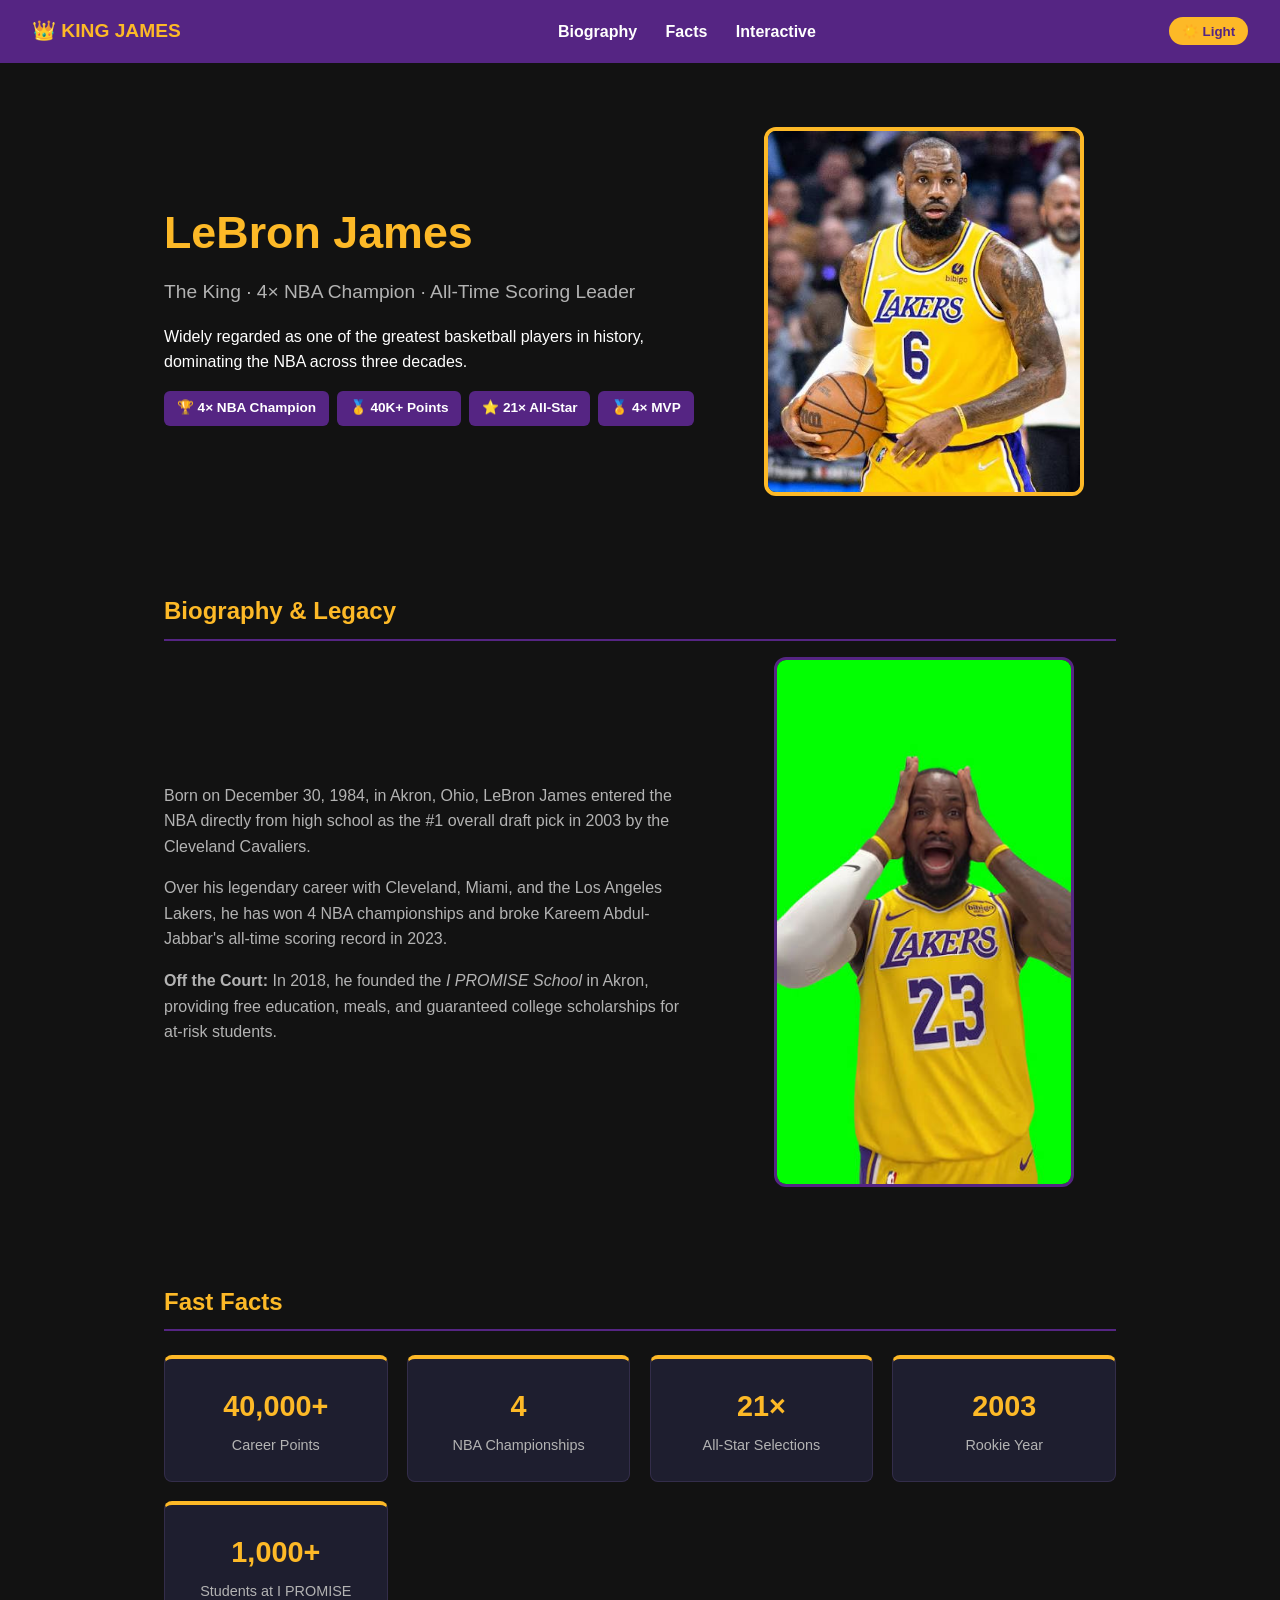
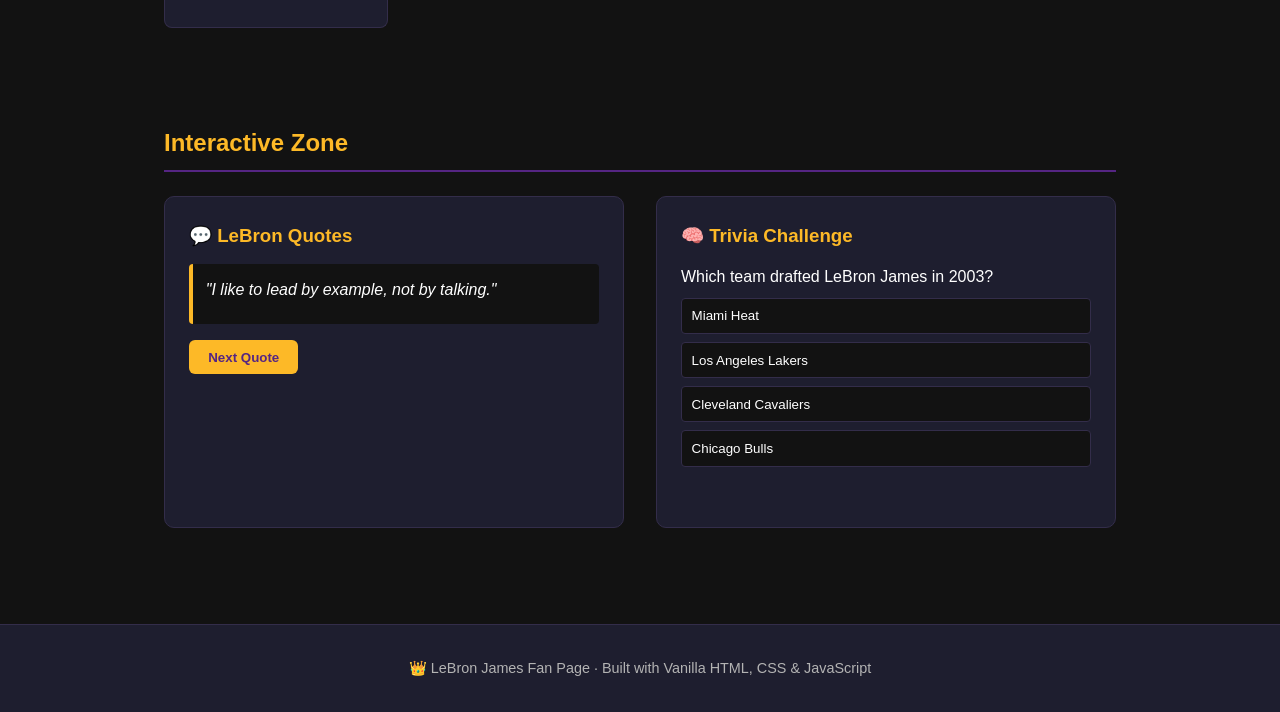
==== commit bb8f70a0: "Simplify CSS and improve readability" ====
--- a/fanpage.html
+++ b/fanpage.html
@@ -3,1233 +3,486 @@
 <head>
   <meta charset="UTF-8" />
   <meta name="viewport" content="width=device-width, initial-scale=1.0" />
-  <title>LeBron James — The King | Official Fan Page</title>
-  <meta name="description" content="The ultimate fan page for LeBron James — 4× NBA Champion, All-Time Scoring Leader, and basketball's greatest ever. Explore his career, legacy, and impact." />
-  <meta name="keywords" content="LeBron James, Lakers, NBA, King James, basketball, fan page" />
+  <title>LeBron James — Fan Page</title>
 
   <style>
-    /* ─── Design Tokens ──────────────────────────────────────────────────── */
+    /* =========================================================
+       1. COLOR VARIABLES (Lakers Theme + Dark/Light Mode)
+       ========================================================= */
     :root {
-      --gold:        #FDB927;
-      --gold-light:  #FFD77F;
-      --gold-dim:    #B8860B;
-      --purple:      #552583;
-      --purple-light:#7B3FC4;
-      --purple-dim:  #2C1060;
-
-      /* Dark theme (default) */
-      --bg:          #0D0A14;
-      --bg-card:     #18122B;
-      --bg-card2:    #1F1735;
-      --text:        #F0EAF8;
-      --text-muted:  #A090BB;
-      --border:      rgba(85,37,131,0.45);
-      --shadow:      0 8px 40px rgba(0,0,0,0.7);
-      --hero-overlay: linear-gradient(135deg,rgba(13,10,20,0.92) 0%,rgba(85,37,131,0.6) 100%);
-      --nav-bg:      rgba(13,10,20,0.85);
+      --purple: #552583;
+      --gold: #FDB927;
+      
+      /* Dark mode colors (default) */
+      --bg: #121212;
+      --card-bg: #1e1e2f;
+      --text: #ffffff;
+      --text-muted: #b3b3b3;
+      --border: #332d4a;
     }
 
     [data-theme="light"] {
-      --bg:          #F4F0FA;
-      --bg-card:     #FFFFFF;
-      --bg-card2:    #F0E8FF;
-      --text:        #1A0A3C;
-      --text-muted:  #6045A0;
-      --border:      rgba(85,37,131,0.2);
-      --shadow:      0 8px 40px rgba(85,37,131,0.15);
-      --hero-overlay: linear-gradient(135deg,rgba(85,37,131,0.88) 0%,rgba(253,185,39,0.55) 100%);
-      --nav-bg:      rgba(244,240,250,0.9);
-    }
-
-    /* ─── Reset & Base ───────────────────────────────────────────────────── */
-    *, *::before, *::after { box-sizing: border-box; margin: 0; padding: 0; }
-
-    html { scroll-behavior: smooth; }
+      /* Light mode colors */
+      --bg: #f8f9fa;
+      --card-bg: #ffffff;
+      --text: #1a1a1a;
+      --text-muted: #555555;
+      --border: #e0e0e0;
+    }
+
+    /* =========================================================
+       2. GLOBAL RESET & BASE STYLES
+       ========================================================= */
+    * {
+      box-sizing: border-box;
+      margin: 0;
+      padding: 0;
+    }
 
     body {
-      font-family: -apple-system, BlinkMacSystemFont, 'Segoe UI', system-ui, sans-serif;
-      background: var(--bg);
+      font-family: Arial, sans-serif;
+      background-color: var(--bg);
       color: var(--text);
       line-height: 1.6;
-      transition: background 0.4s, color 0.4s;
-      overflow-x: hidden;
-    }
-
-    /* ─── Scrollbar ──────────────────────────────────────────────────────── */
-    ::-webkit-scrollbar { width: 8px; }
-    ::-webkit-scrollbar-track { background: var(--bg); }
-    ::-webkit-scrollbar-thumb { background: var(--purple); border-radius: 4px; }
-    ::-webkit-scrollbar-thumb:hover { background: var(--gold); }
-
-    /* ─── Animated background particles ─────────────────────────────────── */
-    #particles { position: fixed; inset: 0; pointer-events: none; z-index: 0; overflow: hidden; }
-    .particle {
-      position: absolute;
-      border-radius: 50%;
-      opacity: 0;
-      animation: drift linear infinite;
-    }
-
-    @keyframes drift {
-      0%   { transform: translateY(110vh) scale(0); opacity: 0; }
-      10%  { opacity: 0.6; }
-      90%  { opacity: 0.4; }
-      100% { transform: translateY(-10vh) scale(1.2); opacity: 0; }
-    }
-
-    /* ─── Navigation ─────────────────────────────────────────────────────── */
+      transition: background-color 0.3s, color 0.3s;
+    }
+
+    /* Standard section spacing */
+    section {
+      padding: 3rem 1.5rem;
+      max-width: 1000px;
+      margin: 0 auto;
+    }
+
+    h2 {
+      color: var(--gold);
+      margin-bottom: 1rem;
+      border-bottom: 2px solid var(--purple);
+      padding-bottom: 0.5rem;
+    }
+
+    /* =========================================================
+       3. NAVIGATION BAR
+       ========================================================= */
     nav {
-      position: fixed;
-      top: 0; left: 0; right: 0;
-      z-index: 100;
-      backdrop-filter: blur(16px);
-      -webkit-backdrop-filter: blur(16px);
-      background: var(--nav-bg);
-      border-bottom: 1px solid var(--border);
+      background-color: var(--purple);
+      padding: 1rem 2rem;
       display: flex;
+      justify-content: space-between;
       align-items: center;
-      justify-content: space-between;
-      padding: 0 2rem;
-      height: 64px;
-      transition: background 0.4s;
-    }
-
-    .nav-brand {
-      display: flex;
-      align-items: center;
-      gap: 0.6rem;
+      position: sticky;
+      top: 0;
+      z-index: 10;
+    }
+
+    .nav-logo {
+      color: var(--gold);
+      font-weight: bold;
+      font-size: 1.2rem;
       text-decoration: none;
     }
-    .nav-crown {
-      font-size: 1.5rem;
-      filter: drop-shadow(0 0 8px var(--gold));
-      animation: pulse-crown 2s ease-in-out infinite;
-    }
-    @keyframes pulse-crown {
-      0%, 100% { filter: drop-shadow(0 0 6px var(--gold)); }
-      50%       { filter: drop-shadow(0 0 18px var(--gold)); }
-    }
-    .nav-logo-text {
-      font-size: 1.15rem;
-      font-weight: 800;
-      letter-spacing: 0.04em;
-      background: linear-gradient(90deg, var(--gold), var(--purple-light));
-      -webkit-background-clip: text;
-      -webkit-text-fill-color: transparent;
-      background-clip: text;
-    }
-
-    .nav-links {
-      display: flex;
-      align-items: center;
-      gap: 1.6rem;
-      list-style: none;
-    }
+
     .nav-links a {
+      color: #ffffff;
       text-decoration: none;
-      color: var(--text-muted);
-      font-size: 0.9rem;
-      font-weight: 600;
-      letter-spacing: 0.03em;
-      transition: color 0.25s;
-      position: relative;
-    }
-    .nav-links a::after {
-      content: '';
-      position: absolute;
-      bottom: -4px; left: 0; right: 100%;
-      height: 2px;
+      margin-left: 1.5rem;
+      font-weight: bold;
+    }
+
+    .nav-links a:hover {
+      color: var(--gold);
+    }
+
+    #theme-toggle {
       background: var(--gold);
-      transition: right 0.3s;
-      border-radius: 2px;
-    }
-    .nav-links a:hover { color: var(--gold); }
-    .nav-links a:hover::after { right: 0; }
-
-    #theme-toggle {
-      background: none;
-      border: 2px solid var(--gold);
-      color: var(--gold);
-      border-radius: 50px;
-      padding: 0.35rem 1rem;
+      color: var(--purple);
+      border: none;
+      padding: 0.4rem 0.8rem;
+      border-radius: 20px;
       cursor: pointer;
-      font-size: 0.85rem;
-      font-weight: 700;
-      display: flex;
-      align-items: center;
-      gap: 0.4rem;
-      transition: background 0.3s, color 0.3s, transform 0.2s;
-    }
-    #theme-toggle:hover {
-      background: var(--gold);
-      color: var(--purple-dim);
-      transform: scale(1.05);
-    }
-
-    /* ─── Hero ───────────────────────────────────────────────────────────── */
+      font-weight: bold;
+    }
+
+    /* =========================================================
+       4. HERO SECTION
+       ========================================================= */
     #hero {
-      position: relative;
-      min-height: 100vh;
-      display: flex;
-      align-items: center;
-      overflow: hidden;
-      padding-top: 64px;
-    }
-
-    .hero-bg {
-      position: absolute;
-      inset: 0;
-      background: var(--hero-overlay);
-      z-index: 1;
-      transition: background 0.5s;
-    }
-
-    .hero-mesh {
-      position: absolute;
-      inset: 0;
-      z-index: 0;
-      background:
-        radial-gradient(ellipse 60% 50% at 20% 60%, rgba(85,37,131,0.6) 0%, transparent 70%),
-        radial-gradient(ellipse 50% 60% at 80% 30%, rgba(253,185,39,0.25) 0%, transparent 70%),
-        var(--bg);
-      animation: mesh-shift 8s ease-in-out infinite alternate;
-    }
-    @keyframes mesh-shift {
-      from { filter: hue-rotate(0deg); }
-      to   { filter: hue-rotate(15deg); }
-    }
-
-    .hero-image-wrap {
-      position: absolute;
-      right: 0;
-      bottom: 0;
-      height: 90%;
-      width: 50%;
-      z-index: 2;
-      display: flex;
-      align-items: flex-end;
-      justify-content: flex-end;
-      overflow: hidden;
-    }
-
-    #lebron-hero {
-      height: 100%;
-      width: 100%;
-      object-fit: cover;
-      object-position: center top;
-      -webkit-mask-image: linear-gradient(to left, rgba(0,0,0,0.9) 50%, transparent 100%);
-      mask-image: linear-gradient(to left, rgba(0,0,0,0.9) 50%, transparent 100%);
-      filter: saturate(1.2) contrast(1.05);
-    }
-
-    .hero-img-placeholder {
-      display: none;
-      position: absolute;
-      inset: 0;
-      background: linear-gradient(135deg, var(--purple-dim), var(--purple));
-      align-items: center;
-      justify-content: center;
-      font-size: 8rem;
-    }
-    #lebron-hero.error + .hero-img-placeholder { display: flex; }
-
-    .hero-content {
-      position: relative;
-      z-index: 3;
-      padding: 4rem 2rem 4rem clamp(2rem, 8vw, 8rem);
-      max-width: 600px;
-    }
-
-    .hero-badge {
-      display: inline-flex;
-      align-items: center;
-      gap: 0.5rem;
-      background: rgba(253,185,39,0.15);
-      border: 1px solid rgba(253,185,39,0.4);
-      border-radius: 50px;
-      padding: 0.3rem 1rem;
-      font-size: 0.78rem;
-      font-weight: 700;
-      letter-spacing: 0.1em;
-      color: var(--gold);
-      text-transform: uppercase;
-      margin-bottom: 1.2rem;
-      backdrop-filter: blur(8px);
-    }
-    .badge-dot {
-      width: 6px; height: 6px;
-      border-radius: 50%;
-      background: var(--gold);
-      animation: blink 1.5s ease-in-out infinite;
-    }
-    @keyframes blink { 0%,100%{opacity:1;} 50%{opacity:0.2;} }
-
-    .hero-name {
-      font-size: clamp(3rem, 8vw, 6rem);
-      font-weight: 900;
-      line-height: 0.95;
-      letter-spacing: -0.02em;
-      color: #fff;
-      text-shadow: 0 4px 30px rgba(0,0,0,0.5);
-    }
-    .hero-name .king { color: var(--gold); }
-
-    .hero-sub {
-      font-size: clamp(1rem, 2.5vw, 1.4rem);
-      font-weight: 700;
-      color: var(--gold-light);
-      margin: 0.5rem 0 1.5rem;
-      letter-spacing: 0.06em;
-      text-transform: uppercase;
-    }
-
-    .hero-milestones {
-      display: flex;
-      flex-wrap: wrap;
-      gap: 0.75rem;
-      margin-bottom: 2rem;
-    }
-    .milestone-chip {
-      background: rgba(85,37,131,0.55);
-      border: 1px solid rgba(253,185,39,0.35);
-      border-radius: 8px;
-      padding: 0.5rem 0.9rem;
-      font-size: 0.82rem;
-      font-weight: 700;
-      color: #fff;
-      backdrop-filter: blur(8px);
-      transition: transform 0.2s, background 0.2s;
-    }
-    .milestone-chip:hover {
-      transform: translateY(-3px);
-      background: rgba(253,185,39,0.2);
-    }
-    .milestone-chip span { color: var(--gold); margin-right: 0.3rem; }
-
-    .hero-cta {
-      display: inline-flex;
-      align-items: center;
-      gap: 0.5rem;
-      background: linear-gradient(135deg, var(--gold), var(--gold-dim));
-      color: var(--purple-dim);
-      font-weight: 800;
-      font-size: 0.95rem;
-      padding: 0.85rem 2rem;
-      border-radius: 50px;
-      text-decoration: none;
-      letter-spacing: 0.04em;
-      box-shadow: 0 6px 30px rgba(253,185,39,0.4);
-      transition: transform 0.25s, box-shadow 0.25s;
-    }
-    .hero-cta:hover {
-      transform: translateY(-3px) scale(1.04);
-      box-shadow: 0 12px 40px rgba(253,185,39,0.6);
-    }
-
-    .scroll-hint {
-      position: absolute;
-      bottom: 2rem;
-      left: 50%;
-      transform: translateX(-50%);
-      z-index: 3;
-      display: flex;
-      flex-direction: column;
-      align-items: center;
-      gap: 0.4rem;
-      color: var(--text-muted);
-      font-size: 0.75rem;
-      letter-spacing: 0.1em;
-      text-transform: uppercase;
-      animation: bob 2s ease-in-out infinite;
-    }
-    @keyframes bob { 0%,100%{transform:translateX(-50%) translateY(0);} 50%{transform:translateX(-50%) translateY(8px);} }
-    .scroll-arrow { font-size: 1.2rem; }
-
-    /* ─── Section Shared ─────────────────────────────────────────────────── */
-    section {
-      position: relative;
-      z-index: 1;
-      padding: clamp(3rem, 6vw, 6rem) clamp(1rem, 5vw, 6rem);
-    }
-
-    .section-label {
-      display: inline-block;
-      font-size: 0.72rem;
-      font-weight: 800;
-      letter-spacing: 0.18em;
-      text-transform: uppercase;
-      color: var(--gold);
-      margin-bottom: 0.6rem;
-    }
-
-    h2.section-title {
-      font-size: clamp(1.8rem, 4vw, 2.8rem);
-      font-weight: 900;
-      letter-spacing: -0.02em;
-      color: var(--text);
-      margin-bottom: 0.4rem;
-      line-height: 1.15;
-    }
-    h2.section-title .accent { color: var(--purple-light); }
-
-    .section-divider {
-      width: 60px;
-      height: 4px;
-      background: linear-gradient(90deg, var(--gold), var(--purple-light));
-      border-radius: 2px;
-      margin: 1rem 0 2.5rem;
-    }
-
-    /* ─── Bio Section ────────────────────────────────────────────────────── */
-    #bio { background: var(--bg); }
-
-    .bio-grid {
-      display: grid;
-      grid-template-columns: 1fr 1fr;
-      gap: 2rem;
-      align-items: center;
-    }
-    @media (max-width: 768px) { .bio-grid { grid-template-columns: 1fr; } }
-
-    .bio-text p {
-      color: var(--text-muted);
-      font-size: 1.02rem;
-      line-height: 1.8;
-      margin-bottom: 1.2rem;
-    }
-
-    .bio-highlight {
-      background: linear-gradient(135deg, var(--bg-card), var(--bg-card2));
-      border: 1px solid var(--border);
-      border-left: 4px solid var(--gold);
-      border-radius: 12px;
-      padding: 1.2rem 1.5rem;
-      margin-top: 1.5rem;
-      font-style: italic;
-      color: var(--gold-light);
-      font-size: 1.05rem;
-      box-shadow: var(--shadow);
-    }
-
-    .bio-image-card {
-      position: relative;
-      border-radius: 20px;
-      overflow: hidden;
-      box-shadow: 0 20px 60px rgba(85,37,131,0.5);
-      aspect-ratio: 3/4;
-      background: var(--bg-card);
-    }
-    .bio-image-card img {
-      width: 100%;
-      height: 100%;
-      object-fit: cover;
-      object-position: center top;
-      transition: transform 0.5s;
-    }
-    .bio-image-card:hover img { transform: scale(1.04); }
-    .bio-image-card::after {
-      content: '';
-      position: absolute;
-      inset: 0;
-      background: linear-gradient(to top, rgba(85,37,131,0.6) 0%, transparent 60%);
-    }
-    .bio-img-label {
-      position: absolute;
-      bottom: 1rem;
-      left: 1rem;
-      right: 1rem;
-      z-index: 2;
-      font-weight: 800;
-      font-size: 1rem;
-      color: var(--gold);
-      letter-spacing: 0.04em;
-    }
-
-    /* ─── Fast Facts ─────────────────────────────────────────────────────── */
-    #facts { background: var(--bg-card); }
-
-    .facts-grid {
-      display: grid;
-      grid-template-columns: repeat(auto-fit, minmax(200px, 1fr));
-      gap: 1.5rem;
-    }
-
-    .fact-card {
-      background: var(--bg-card2);
-      border: 1px solid var(--border);
-      border-radius: 16px;
-      padding: 1.8rem 1.4rem;
-      text-align: center;
-      position: relative;
-      overflow: hidden;
-      transition: transform 0.3s, box-shadow 0.3s;
-      cursor: default;
-    }
-    .fact-card::before {
-      content: '';
-      position: absolute;
-      top: 0; left: 0; right: 0;
-      height: 4px;
-      background: linear-gradient(90deg, var(--purple), var(--gold));
-    }
-    .fact-card:hover {
-      transform: translateY(-8px) scale(1.02);
-      box-shadow: 0 20px 50px rgba(85,37,131,0.4);
-    }
-    .fact-card:nth-child(even)::before {
-      background: linear-gradient(90deg, var(--gold), var(--purple));
-    }
-
-    .fact-icon {
-      font-size: 2.2rem;
-      margin-bottom: 0.8rem;
-      display: block;
-    }
-    .fact-value {
-      font-size: 2.1rem;
-      font-weight: 900;
-      background: linear-gradient(135deg, var(--gold), var(--purple-light));
-      -webkit-background-clip: text;
-      -webkit-text-fill-color: transparent;
-      background-clip: text;
-      line-height: 1.1;
-    }
-    .fact-label {
-      font-size: 0.85rem;
-      font-weight: 700;
-      color: var(--text-muted);
-      margin-top: 0.4rem;
-      letter-spacing: 0.04em;
-      text-transform: uppercase;
-    }
-    .fact-desc {
-      font-size: 0.78rem;
-      color: var(--text-muted);
-      margin-top: 0.5rem;
-      opacity: 0.75;
-    }
-
-    /* ─── Interactive Section ────────────────────────────────────────────── */
-    #interactive { background: var(--bg); }
-
-    .interactive-grid {
-      display: grid;
-      grid-template-columns: 1fr 1fr;
-      gap: 2rem;
-    }
-    @media (max-width: 820px) { .interactive-grid { grid-template-columns: 1fr; } }
-
-    .int-card {
-      background: var(--bg-card);
-      border: 1px solid var(--border);
-      border-radius: 20px;
-      padding: 2rem;
-      box-shadow: var(--shadow);
-      transition: box-shadow 0.3s;
-    }
-    .int-card:hover { box-shadow: 0 12px 50px rgba(85,37,131,0.35); }
-
-    .int-card-title {
-      font-size: 1.15rem;
-      font-weight: 800;
-      color: var(--text);
-      margin-bottom: 0.4rem;
-    }
-    .int-card-sub {
-      font-size: 0.85rem;
-      color: var(--text-muted);
-      margin-bottom: 1.4rem;
-    }
-
-    #quote-display {
-      background: var(--bg-card2);
-      border: 1px solid var(--border);
-      border-left: 4px solid var(--purple-light);
-      border-radius: 12px;
-      padding: 1.4rem;
-      font-style: italic;
-      font-size: 1rem;
-      color: var(--text);
-      line-height: 1.7;
-      min-height: 100px;
-      display: flex;
-      align-items: center;
-      margin-bottom: 1.2rem;
-      transition: opacity 0.4s;
-    }
-    #quote-display.fading { opacity: 0; }
-
-    .btn {
-      display: inline-flex;
-      align-items: center;
-      gap: 0.5rem;
-      padding: 0.75rem 1.5rem;
-      border-radius: 50px;
-      border: none;
-      cursor: pointer;
-      font-size: 0.9rem;
-      font-weight: 700;
-      letter-spacing: 0.04em;
-      transition: transform 0.2s, box-shadow 0.2s, background 0.2s;
-    }
-    .btn-gold {
-      background: linear-gradient(135deg, var(--gold), var(--gold-dim));
-      color: var(--purple-dim);
-      box-shadow: 0 4px 20px rgba(253,185,39,0.35);
-    }
-    .btn-gold:hover {
-      transform: translateY(-2px) scale(1.03);
-      box-shadow: 0 8px 30px rgba(253,185,39,0.55);
-    }
-    .btn-purple {
-      background: linear-gradient(135deg, var(--purple), var(--purple-light));
-      color: #fff;
-      box-shadow: 0 4px 20px rgba(85,37,131,0.35);
-    }
-    .btn-purple:hover {
-      transform: translateY(-2px) scale(1.03);
-      box-shadow: 0 8px 30px rgba(85,37,131,0.55);
-    }
-    .btn:active { transform: scale(0.97); }
-
-    .trivia-question {
-      font-size: 1rem;
-      font-weight: 700;
-      color: var(--text);
-      margin-bottom: 1.2rem;
-      line-height: 1.5;
-    }
-    .trivia-options {
-      display: grid;
-      grid-template-columns: 1fr 1fr;
-      gap: 0.75rem;
-      margin-bottom: 1.2rem;
-    }
-    @media (max-width: 480px) { .trivia-options { grid-template-columns: 1fr; } }
-
-    .trivia-opt {
-      background: var(--bg-card2);
-      border: 2px solid var(--border);
-      border-radius: 10px;
-      padding: 0.75rem 1rem;
-      cursor: pointer;
-      font-size: 0.88rem;
-      font-weight: 600;
-      color: var(--text);
-      text-align: left;
-      transition: border-color 0.2s, background 0.2s, transform 0.15s;
-    }
-    .trivia-opt:hover:not(:disabled) {
-      border-color: var(--gold);
-      transform: translateX(4px);
-    }
-    .trivia-opt.correct {
-      border-color: #2ECC71;
-      background: rgba(46,204,113,0.15);
-      color: #2ECC71;
-    }
-    .trivia-opt.wrong {
-      border-color: #E74C3C;
-      background: rgba(231,76,60,0.12);
-      color: #E74C3C;
-    }
-    .trivia-opt:disabled { cursor: default; }
-
-    #trivia-feedback {
-      font-size: 0.9rem;
-      font-weight: 700;
-      min-height: 24px;
-      margin-bottom: 1rem;
-      transition: opacity 0.3s;
-    }
-    .feedback-correct { color: #2ECC71; }
-    .feedback-wrong   { color: #E74C3C; }
-
-    /* ─── Philanthropy Banner ─────────────────────────────────────────────── */
-    #philanthropy {
-      background: linear-gradient(135deg, var(--purple-dim) 0%, var(--purple) 60%, var(--bg-card) 100%);
-      position: relative;
-      overflow: hidden;
-    }
-    #philanthropy::before {
-      content: '👑';
-      position: absolute;
-      right: -1rem;
-      top: -2rem;
-      font-size: 12rem;
-      opacity: 0.06;
-      pointer-events: none;
-    }
-
-    .philan-content { max-width: 800px; }
-    .philan-content p {
-      color: rgba(255,255,255,0.8);
-      font-size: 1.05rem;
-      line-height: 1.8;
-      margin-bottom: 1.2rem;
-    }
-
-    .promise-badge {
-      display: inline-flex;
-      align-items: center;
-      gap: 0.8rem;
-      background: rgba(253,185,39,0.12);
-      border: 1px solid rgba(253,185,39,0.5);
-      border-radius: 12px;
-      padding: 1rem 1.5rem;
-      margin-top: 1rem;
-    }
-    .promise-badge .badge-icon { font-size: 2rem; }
-    .promise-badge-text { font-size: 0.9rem; color: rgba(255,255,255,0.75); }
-    .promise-badge-text strong { display: block; color: var(--gold); font-size: 1rem; }
-
-    /* ─── Footer ─────────────────────────────────────────────────────────── */
-    footer {
-      position: relative;
-      z-index: 1;
-      background: var(--bg-card);
-      border-top: 1px solid var(--border);
-      padding: 2.5rem clamp(1rem, 5vw, 6rem);
       display: flex;
       flex-wrap: wrap;
       align-items: center;
       justify-content: space-between;
-      gap: 1rem;
-    }
-    .footer-brand {
-      font-size: 1.3rem;
-      font-weight: 900;
-      background: linear-gradient(90deg, var(--gold), var(--purple-light));
-      -webkit-background-clip: text;
-      -webkit-text-fill-color: transparent;
-      background-clip: text;
-    }
-    .footer-note {
-      font-size: 0.8rem;
+      gap: 2rem;
+      padding-top: 4rem;
+    }
+
+    .hero-text {
+      flex: 1 1 450px;
+    }
+
+    .hero-text h1 {
+      font-size: 2.8rem;
+      color: var(--gold);
+    }
+
+    .hero-sub {
+      font-size: 1.2rem;
       color: var(--text-muted);
-    }
-    .footer-stats {
+      margin: 0.5rem 0 1rem;
+    }
+
+    .badges {
       display: flex;
-      gap: 1.5rem;
-    }
-    .footer-stat { text-align: center; }
-    .footer-stat-num {
-      font-size: 1.1rem;
-      font-weight: 900;
-      color: var(--gold);
+      flex-wrap: wrap;
+      gap: 0.5rem;
+      margin-top: 1rem;
+    }
+
+    .badge {
+      background-color: var(--purple);
+      color: #ffffff;
+      padding: 0.4rem 0.8rem;
+      border-radius: 6px;
+      font-size: 0.85rem;
+      font-weight: bold;
+    }
+
+    .hero-image {
+      flex: 1 1 300px;
+      text-align: center;
+    }
+
+    .hero-image img {
+      width: 100%;
+      max-width: 320px;
+      border-radius: 12px;
+      border: 4px solid var(--gold);
       display: block;
-    }
-    .footer-stat-label {
-      font-size: 0.7rem;
+      margin: 0 auto;
+    }
+
+    /* =========================================================
+       5. BIOGRAPHY SECTION
+       ========================================================= */
+    .bio-container {
+      display: flex;
+      flex-wrap: wrap;
+      gap: 2rem;
+      align-items: center;
+    }
+
+    .bio-text {
+      flex: 1 1 450px;
+    }
+
+    .bio-text p {
+      margin-bottom: 1rem;
       color: var(--text-muted);
-      text-transform: uppercase;
-      letter-spacing: 0.08em;
-    }
-
-    /* ─── Reveal animation ───────────────────────────────────────────────── */
-    .reveal {
-      opacity: 0;
-      transform: translateY(40px);
-      transition: opacity 0.7s ease, transform 0.7s ease;
-    }
-    .reveal.visible {
-      opacity: 1;
-      transform: translateY(0);
-    }
-
-    @media (max-width: 600px) {
-      .nav-links { display: none; }
-      nav { justify-content: space-between; }
+    }
+
+    .bio-image {
+      flex: 1 1 300px;
+      text-align: center;
+    }
+
+    .bio-image img {
+      width: 100%;
+      max-width: 300px;
+      border-radius: 12px;
+      border: 3px solid var(--purple);
+      display: block;
+      margin: 0 auto;
+    }
+
+    /* =========================================================
+       6. FAST FACTS (CSS Grid)
+       ========================================================= */
+    .facts-grid {
+      display: grid;
+      grid-template-columns: repeat(auto-fit, minmax(180px, 1fr));
+      gap: 1.2rem;
+      margin-top: 1.5rem;
+    }
+
+    .fact-card {
+      background-color: var(--card-bg);
+      border: 1px solid var(--border);
+      border-top: 4px solid var(--gold);
+      border-radius: 8px;
+      padding: 1.5rem;
+      text-align: center;
+    }
+
+    .fact-number {
+      font-size: 1.8rem;
+      font-weight: bold;
+      color: var(--gold);
+    }
+
+    .fact-label {
+      font-size: 0.9rem;
+      color: var(--text-muted);
+      margin-top: 0.3rem;
+    }
+
+    /* =========================================================
+       7. INTERACTIVE FEATURES (Cards & Buttons)
+       ========================================================= */
+    .interactive-grid {
+      display: grid;
+      grid-template-columns: repeat(auto-fit, minmax(300px, 1fr));
+      gap: 2rem;
+      margin-top: 1.5rem;
+    }
+
+    .card {
+      background-color: var(--card-bg);
+      border: 1px solid var(--border);
+      border-radius: 10px;
+      padding: 1.5rem;
+    }
+
+    .card h3 {
+      color: var(--gold);
+      margin-bottom: 0.8rem;
+    }
+
+    /* Buttons */
+    .btn {
+      background-color: var(--gold);
+      color: var(--purple);
+      border: none;
+      padding: 0.6rem 1.2rem;
+      border-radius: 6px;
+      font-weight: bold;
+      cursor: pointer;
+      margin-top: 1rem;
+    }
+
+    .btn:hover {
+      opacity: 0.9;
+    }
+
+    /* Quote Box */
+    #quote-box {
+      font-style: italic;
+      color: var(--text);
+      min-height: 60px;
+      padding: 0.8rem;
+      background-color: var(--bg);
+      border-left: 4px solid var(--gold);
+      border-radius: 4px;
+    }
+
+    /* Trivia Options */
+    .trivia-btn {
+      display: block;
+      width: 100%;
+      text-align: left;
+      background-color: var(--bg);
+      color: var(--text);
+      border: 1px solid var(--border);
+      padding: 0.6rem;
+      margin-top: 0.5rem;
+      border-radius: 4px;
+      cursor: pointer;
+    }
+
+    .trivia-btn:hover:not(:disabled) {
+      border-color: var(--gold);
+    }
+
+    .trivia-btn.correct {
+      background-color: #2e7d32;
+      color: #ffffff;
+    }
+
+    .trivia-btn.wrong {
+      background-color: #c62828;
+      color: #ffffff;
+    }
+
+    #feedback {
+      margin-top: 0.8rem;
+      font-weight: bold;
+      min-height: 24px;
+    }
+
+    /* =========================================================
+       8. FOOTER
+       ========================================================= */
+    footer {
+      background-color: var(--card-bg);
+      text-align: center;
+      padding: 2rem;
+      border-top: 1px solid var(--border);
+      color: var(--text-muted);
+      font-size: 0.9rem;
+      margin-top: 3rem;
     }
   </style>
 </head>
 <body>
 
-<!-- Floating particles -->
-<div id="particles"></div>
-
-<!-- ─── Navigation ─────────────────────────────────────────────────────────── -->
-<nav>
-  <a class="nav-brand" href="#hero" aria-label="LeBron James Fan Page Home">
-    <span class="nav-crown">👑</span>
-    <span class="nav-logo-text">KING JAMES</span>
-  </a>
-
-  <ul class="nav-links" role="list">
-    <li><a href="#bio">Biography</a></li>
-    <li><a href="#facts">Fast Facts</a></li>
-    <li><a href="#interactive">Interactive</a></li>
-    <li><a href="#philanthropy">Legacy</a></li>
-  </ul>
-
-  <button id="theme-toggle" aria-label="Toggle light/dark theme">
-    <span id="theme-icon">☀️</span>
-    <span id="theme-label">Light</span>
-  </button>
-</nav>
-
-<!-- ─── Hero ───────────────────────────────────────────────────────────────── -->
-<section id="hero" aria-label="LeBron James hero banner">
-  <div class="hero-mesh"></div>
-  <div class="hero-bg"></div>
-
-  <div class="hero-image-wrap">
-    <img
-      id="lebron-hero"
-      src="img/images.jpg"
-      alt="LeBron James in Lakers #6 jersey driving with the basketball"
-      loading="eager"
-      onerror="this.classList.add('error')"
-    />
-    <div class="hero-img-placeholder" aria-hidden="true">🏀</div>
-  </div>
-
-  <div class="hero-content">
-    <div class="hero-badge">
-      <span class="badge-dot" aria-hidden="true"></span>
-      Los Angeles Lakers · #23
-    </div>
-
-    <h1 class="hero-name">
-      <span class="king">Le</span>Bron<br>
-      <span class="king">James</span>
-    </h1>
-
-    <p class="hero-sub">The King · GOAT · Chosen One</p>
-
-    <div class="hero-milestones" role="list" aria-label="Career milestones">
-      <div class="milestone-chip" role="listitem"><span>🏆</span>4× NBA Champion</div>
-      <div class="milestone-chip" role="listitem"><span>🥇</span>All-Time Scoring Leader</div>
-      <div class="milestone-chip" role="listitem"><span>🏅</span>4× Finals MVP</div>
-      <div class="milestone-chip" role="listitem"><span>⭐</span>21× All-Star</div>
-      <div class="milestone-chip" role="listitem"><span>🦅</span>4× League MVP</div>
-      <div class="milestone-chip" role="listitem"><span>🎓</span>I PROMISE School Founder</div>
-    </div>
-
-    <a href="#bio" class="hero-cta" aria-label="Explore LeBron James career">
-      Explore His Story <span aria-hidden="true">→</span>
-    </a>
-  </div>
-
-  <div class="scroll-hint" aria-hidden="true">
-    <span>Scroll</span>
-    <span class="scroll-arrow">↓</span>
-  </div>
-</section>
-
-<!-- ─── Biography ──────────────────────────────────────────────────────────── -->
-<section id="bio" aria-labelledby="bio-heading">
-  <div class="bio-grid">
-    <div class="bio-text reveal">
-      <span class="section-label">Biography</span>
-      <h2 id="bio-heading" class="section-title">From Akron to<br><span class="accent">Greatness</span></h2>
-      <div class="section-divider" aria-hidden="true"></div>
-
-      <p>
-        LeBron Raymone James Sr. was born on December 30, 1984, in Akron, Ohio.
-        Raised in challenging circumstances, his extraordinary basketball talent was evident from
-        an early age — earning him the nickname <strong>"The Chosen One"</strong> from Sports
-        Illustrated before he even played a single NBA game.
-      </p>
-      <p>
-        Selected first overall by the Cleveland Cavaliers in the 2003 NBA Draft, LeBron
-        immediately transformed the franchise and NBA's global profile. His career has spanned
-        four teams — Cleveland, Miami, Cleveland again, and the Los Angeles Lakers — winning a
-        <strong>2020 NBA title</strong> with the Lakers in the pandemic bubble.
-      </p>
-      <p>
-        On February 7, 2023, LeBron surpassed Kareem Abdul-Jabbar to become the
-        <strong>NBA's All-Time Scoring Leader</strong> with 38,388+ career points. He remains
-        the only player in history to accumulate 40,000+ points, 10,000+ rebounds, 10,000+
-        assists, and 2,000+ steals — a statistical titan across two full decades.
-      </p>
-
-      <div class="bio-highlight">
-        "I'm going to use all my resources — being famous, being successful — to make sure I
-        plant seeds for the next generation to come." — LeBron James
-      </div>
-    </div>
-
-    <div class="bio-image-card reveal">
-      <img
-        src="img/images (1).jpg"
-        alt="LeBron James in Lakers #23 jersey, arms spread wide, celebrating"
-        loading="lazy"
-        onerror="this.style.display='none'"
-      />
-      <p class="bio-img-label">LeBron James · Los Angeles Lakers</p>
-    </div>
-  </div>
-</section>
-
-<!-- ─── Fast Facts ─────────────────────────────────────────────────────────── -->
-<section id="facts" aria-labelledby="facts-heading">
-  <div class="reveal">
-    <span class="section-label">By The Numbers</span>
-    <h2 id="facts-heading" class="section-title">Fast <span class="accent">Facts</span></h2>
-    <div class="section-divider" aria-hidden="true"></div>
-  </div>
-
-  <div class="facts-grid">
-    <article class="fact-card reveal">
-      <span class="fact-icon" aria-hidden="true">📊</span>
-      <div class="fact-value">40,000+</div>
-      <div class="fact-label">Career Points</div>
-      <p class="fact-desc">NBA's All-Time Scoring Leader, surpassed Kareem in 2023</p>
-    </article>
-
-    <article class="fact-card reveal">
-      <span class="fact-icon" aria-hidden="true">🏆</span>
-      <div class="fact-value">4×</div>
-      <div class="fact-label">NBA Champion</div>
-      <p class="fact-desc">2012, 2013 (MIA) · 2016 (CLE) · 2020 (LAL)</p>
-    </article>
-
-    <article class="fact-card reveal">
-      <span class="fact-icon" aria-hidden="true">⭐</span>
-      <div class="fact-value">21×</div>
-      <div class="fact-label">NBA All-Star</div>
-      <p class="fact-desc">Most All-Star selections by any player in NBA history</p>
-    </article>
-
-    <article class="fact-card reveal">
-      <span class="fact-icon" aria-hidden="true">📅</span>
-      <div class="fact-value">22+</div>
-      <div class="fact-label">NBA Seasons</div>
-      <p class="fact-desc">Entered the league in 2003 — one of the longest elite careers ever</p>
-    </article>
-
-    <article class="fact-card reveal">
-      <span class="fact-icon" aria-hidden="true">🎓</span>
-      <div class="fact-value">1,000+</div>
-      <div class="fact-label">Students Helped</div>
-      <p class="fact-desc">I PROMISE School in Akron, OH — fully funded by LeBron's foundation</p>
-    </article>
-  </div>
-</section>
-
-<!-- ─── Interactive ─────────────────────────────────────────────────────────── -->
-<section id="interactive" aria-labelledby="interactive-heading">
-  <div class="reveal">
-    <span class="section-label">Fan Experience</span>
-    <h2 id="interactive-heading" class="section-title">Get <span class="accent">Interactive</span></h2>
-    <div class="section-divider" aria-hidden="true"></div>
-  </div>
-
-  <div class="interactive-grid">
-
-    <!-- Quote Generator -->
-    <div class="int-card reveal">
-      <h3 class="int-card-title">💬 LeBron Quotes</h3>
-      <p class="int-card-sub">Hit the button for a fresh dose of King James wisdom.</p>
-
-      <div id="quote-display" role="blockquote" aria-live="polite">
-        "I like to lead by example, not by talking."
-      </div>
-
-      <button class="btn btn-gold" id="quote-btn" aria-label="Generate a new LeBron James quote">
-        ✨ New Quote
-      </button>
-    </div>
-
-    <!-- Trivia -->
-    <div class="int-card reveal">
-      <h3 class="int-card-title">🧠 LeBron Trivia</h3>
-      <p class="int-card-sub">Test your knowledge — pick an answer below!</p>
-
-      <p class="trivia-question" id="trivia-q" aria-live="polite"></p>
-
-      <div class="trivia-options" id="trivia-opts" role="group" aria-label="Trivia answer options"></div>
-
-      <div id="trivia-feedback" aria-live="assertive"></div>
-
-      <button class="btn btn-purple" id="trivia-next" aria-label="Load next trivia question">
-        🔄 Next Question
-      </button>
-    </div>
-
-  </div>
-</section>
-
-<!-- ─── Philanthropy ────────────────────────────────────────────────────────── -->
-<section id="philanthropy" aria-labelledby="philan-heading">
-  <div class="philan-content reveal">
-    <span class="section-label" style="color:var(--gold-light);">Beyond Basketball</span>
-    <h2 id="philan-heading" class="section-title" style="color:#fff;">
-      A Legacy Off the <span style="color:var(--gold);">Court</span>
-    </h2>
-    <div class="section-divider" aria-hidden="true"></div>
-
-    <p>
-      LeBron's impact extends far beyond basketball records. Through the
-      <strong style="color:var(--gold);">LeBron James Family Foundation</strong>, he has
-      committed over $100 million to support at-risk youth in his hometown of Akron, Ohio.
-    </p>
-    <p>
-      The <strong style="color:var(--gold);">I PROMISE School</strong>, opened in 2018 in
-      partnership with Akron Public Schools, provides wraparound support for at-risk students —
-      including free tuition, meals, bikes and helmets, and a guaranteed scholarship to the
-      University of Akron for all graduates.
-    </p>
-    <p>
-      LeBron is also a vocal advocate for social justice, civil rights, and voter empowerment.
-      In 2020 he co-founded <strong style="color:var(--gold);">More Than a Vote</strong>, a
-      coalition of Black athletes and artists fighting voter suppression and protecting the
-      Black vote in America.
-    </p>
-
-    <div class="promise-badge" role="img" aria-label="I PROMISE School impact badge">
-      <span class="badge-icon">🏫</span>
-      <div class="promise-badge-text">
-        <strong>I PROMISE School — Akron, OH</strong>
-        Opened August 2018 · Fully funded by the LeBron James Family Foundation ·
-        Over $100 million committed to Akron youth
-      </div>
-    </div>
-  </div>
-</section>
-
-<!-- ─── Footer ─────────────────────────────────────────────────────────────── -->
-<footer>
-  <div>
-    <div class="footer-brand">👑 King James Fan Page</div>
-    <p class="footer-note">A tribute to the greatest basketball player of all time.</p>
-    <p class="footer-note" style="margin-top:0.3rem;">Fan-made · Not affiliated with LeBron James or the NBA.</p>
-  </div>
-
-  <div class="footer-stats" aria-label="Career quick stats">
-    <div class="footer-stat">
-      <span class="footer-stat-num">40K+</span>
-      <span class="footer-stat-label">Points</span>
-    </div>
-    <div class="footer-stat">
-      <span class="footer-stat-num">4×</span>
-      <span class="footer-stat-label">Rings</span>
-    </div>
-    <div class="footer-stat">
-      <span class="footer-stat-num">21×</span>
-      <span class="footer-stat-label">All-Star</span>
-    </div>
-    <div class="footer-stat">
-      <span class="footer-stat-num">#23</span>
-      <span class="footer-stat-label">The King</span>
-    </div>
-  </div>
-</footer>
-
-<!-- ─── JavaScript ──────────────────────────────────────────────────────────── -->
-<script>
-  /* ── Particles ─────────────────────────────────────────────────────────── */
-  (function createParticles() {
-    var container = document.getElementById('particles');
-    var colors = ['#FDB927', '#552583', '#7B3FC4', '#FFD77F', '#2C1060'];
-    for (var i = 0; i < 28; i++) {
-      var p = document.createElement('div');
-      p.className = 'particle';
-      var size = Math.random() * 8 + 3;
-      p.style.cssText = [
-        'width:' + size + 'px',
-        'height:' + size + 'px',
-        'background:' + colors[Math.floor(Math.random() * colors.length)],
-        'left:' + Math.random() * 100 + '%',
-        'animation-duration:' + (Math.random() * 18 + 12) + 's',
-        'animation-delay:' + Math.random() * 10 + 's'
-      ].join(';');
-      container.appendChild(p);
-    }
-  })();
-
-  /* ── Theme Toggle ──────────────────────────────────────────────────────── */
-  var html        = document.documentElement;
-  var themeToggle = document.getElementById('theme-toggle');
-  var themeIcon   = document.getElementById('theme-icon');
-  var themeLabel  = document.getElementById('theme-label');
-  var isDark      = true;
-
-  themeToggle.addEventListener('click', function () {
-    isDark = !isDark;
-    html.setAttribute('data-theme', isDark ? 'dark' : 'light');
-    themeIcon.textContent  = isDark ? '☀️' : '🌙';
-    themeLabel.textContent = isDark ? 'Light' : 'Dark';
-  });
-
-  /* ── Quote Generator ───────────────────────────────────────────────────── */
-  var quotes = [
-    "I like to lead by example, not by talking.",
-    "I'm going to use all my resources — being famous, being successful — to make sure I plant seeds for the next generation.",
-    "You have to be able to accept failure to get better.",
-    "Every day is a new opportunity. You can build on yesterday's success or put its failures behind and start over again.",
-    "I always say decisions I make, I live with them. There are always ways you can correct them or ways you can take them the right way.",
-    "I treated it like every day was my last day with a basketball.",
-    "Greatness is defined by how much you want to put into what you do.",
-    "Ask me to play. I'll play. Ask me to shoot. I'll shoot. Ask me to pass. I'll pass. Ask me to steal, block out, sacrifice, lead, dominate — anything.",
-    "Don't be afraid of failure. This is the way to succeed.",
-    "I am who I am and what I am, and I don't change for nobody.",
-    "I have short goals — to get better every day, to help my teammates every day — that's what I'm going to do.",
-    "Once you become a professional athlete or once you do anything well, then you're automatically a role model."
-  ];
-
-  var quoteDisplay = document.getElementById('quote-display');
-  var quoteBtn     = document.getElementById('quote-btn');
-  var lastQuoteIdx = -1;
-
-  function getRandomQuote() {
-    var idx;
-    do { idx = Math.floor(Math.random() * quotes.length); } while (idx === lastQuoteIdx);
-    lastQuoteIdx = idx;
-    return quotes[idx];
-  }
-
-  quoteBtn.addEventListener('click', function () {
-    quoteDisplay.classList.add('fading');
-    setTimeout(function () {
-      quoteDisplay.textContent = '\u201C' + getRandomQuote() + '\u201D';
-      quoteDisplay.classList.remove('fading');
-    }, 350);
-  });
-
-  /* ── Trivia ─────────────────────────────────────────────────────────────── */
-  var triviaData = [
-    {
-      q: "In what year was LeBron James born?",
-      opts: ["1982", "1984", "1986", "1988"],
-      correct: 1,
-      explanation: "LeBron was born on December 30, 1984, in Akron, Ohio."
-    },
-    {
-      q: "Which team drafted LeBron James first overall in the 2003 NBA Draft?",
-      opts: ["Miami Heat", "Los Angeles Lakers", "Cleveland Cavaliers", "Chicago Bulls"],
-      correct: 2,
-      explanation: "The Cleveland Cavaliers picked LeBron #1 overall in 2003."
-    },
-    {
-      q: "Whose all-time scoring record did LeBron break in February 2023?",
-      opts: ["Michael Jordan", "Kobe Bryant", "Wilt Chamberlain", "Kareem Abdul-Jabbar"],
-      correct: 3,
-      explanation: "LeBron surpassed Kareem Abdul-Jabbar's record of 38,387 points."
-    },
-    {
-      q: "What is the name of the school LeBron James founded in Akron, Ohio?",
-      opts: ["Chosen One Academy", "LBJ STEM School", "I PROMISE School", "King James Academy"],
-      correct: 2,
-      explanation: "The I PROMISE School opened in 2018 and is fully supported by LeBron's foundation."
-    },
-    {
-      q: "How many NBA Championships has LeBron James won?",
-      opts: ["2", "3", "4", "5"],
-      correct: 2,
-      explanation: "LeBron won in 2012, 2013, 2016, and 2020 — four titles with three different franchises."
-    },
-    {
-      q: "In 2016, LeBron's Cavaliers came back from 3-1 down against which team to win the Finals?",
-      opts: ["San Antonio Spurs", "Oklahoma City Thunder", "Golden State Warriors", "Boston Celtics"],
-      correct: 2,
-      explanation: "The 2016 Cavaliers made history with the greatest Finals comeback against the Golden State Warriors."
-    },
-    {
-      q: "Which jersey number did LeBron wear during most of his Cleveland career?",
-      opts: ["#6", "#23", "#1", "#8"],
-      correct: 1,
-      explanation: "LeBron wore #23 for the Cleveland Cavaliers (both stints)."
-    },
-    {
-      q: "Which organization did LeBron co-found in 2020 to protect Black voting rights?",
-      opts: ["Vote Early", "More Than a Vote", "NBA Cares", "Akron Forward"],
-      correct: 1,
-      explanation: "'More Than a Vote' was co-founded by LeBron and other Black athletes ahead of the 2020 election."
-    }
-  ];
-
-  var triviaQ        = document.getElementById('trivia-q');
-  var triviaOpts     = document.getElementById('trivia-opts');
-  var triviaFeedback = document.getElementById('trivia-feedback');
-  var triviaNext     = document.getElementById('trivia-next');
-  var currentTrivia  = -1;
-  var triviaAnswered = false;
-
-  function loadTrivia() {
-    var idx;
-    do { idx = Math.floor(Math.random() * triviaData.length); } while (idx === currentTrivia);
-    currentTrivia  = idx;
-    triviaAnswered = false;
-
-    var q = triviaData[idx];
-    triviaQ.textContent      = q.q;
-    triviaFeedback.textContent = '';
-    triviaFeedback.className   = '';
-    triviaOpts.innerHTML       = '';
-
-    q.opts.forEach(function (opt, i) {
-      var btn = document.createElement('button');
-      btn.className  = 'trivia-opt';
-      btn.textContent = opt;
-      btn.setAttribute('aria-label', 'Answer: ' + opt);
-      (function (chosenIdx, chosenBtn) {
-        btn.addEventListener('click', function () {
-          answerTrivia(chosenIdx, q, chosenBtn);
-        });
-      })(i, btn);
-      triviaOpts.appendChild(btn);
-    });
-  }
-
-  function answerTrivia(chosen, q, chosenBtn) {
-    if (triviaAnswered) return;
-    triviaAnswered = true;
-
-    var allBtns = triviaOpts.querySelectorAll('.trivia-opt');
-    allBtns.forEach(function (b, i) {
-      b.disabled = true;
-      if (i === q.correct) {
-        b.classList.add('correct');
-      } else if (b === chosenBtn) {
-        b.classList.add('wrong');
+  <!-- Navigation -->
+  <nav>
+    <a href="#hero" class="nav-logo">👑 KING JAMES</a>
+    <div class="nav-links">
+      <a href="#bio">Biography</a>
+      <a href="#facts">Facts</a>
+      <a href="#interactive">Interactive</a>
+    </div>
+    <button id="theme-toggle">☀️ Light</button>
+  </nav>
+
+  <!-- Hero Section -->
+  <section id="hero">
+    <div class="hero-text">
+      <h1>LeBron James</h1>
+      <p class="hero-sub">The King · 4× NBA Champion · All-Time Scoring Leader</p>
+      <p>Widely regarded as one of the greatest basketball players in history, dominating the NBA across three decades.</p>
+      
+      <div class="badges">
+        <span class="badge">🏆 4× NBA Champion</span>
+        <span class="badge">🥇 40K+ Points</span>
+        <span class="badge">⭐ 21× All-Star</span>
+        <span class="badge">🏅 4× MVP</span>
+      </div>
+    </div>
+
+    <div class="hero-image">
+      <img src="img/images.jpg" alt="LeBron James Lakers" />
+    </div>
+  </section>
+
+  <!-- Biography Section -->
+  <section id="bio">
+    <h2>Biography & Legacy</h2>
+    <div class="bio-container">
+      <div class="bio-text">
+        <p>Born on December 30, 1984, in Akron, Ohio, LeBron James entered the NBA directly from high school as the #1 overall draft pick in 2003 by the Cleveland Cavaliers.</p>
+        <p>Over his legendary career with Cleveland, Miami, and the Los Angeles Lakers, he has won 4 NBA championships and broke Kareem Abdul-Jabbar's all-time scoring record in 2023.</p>
+        <p><strong>Off the Court:</strong> In 2018, he founded the <em>I PROMISE School</em> in Akron, providing free education, meals, and guaranteed college scholarships for at-risk students.</p>
+      </div>
+
+      <div class="bio-image">
+        <img src="img/images (1).jpg" alt="LeBron James Celebration" />
+      </div>
+    </div>
+  </section>
+
+  <!-- Fast Facts Section -->
+  <section id="facts">
+    <h2>Fast Facts</h2>
+    <div class="facts-grid">
+      <div class="fact-card">
+        <div class="fact-number">40,000+</div>
+        <div class="fact-label">Career Points</div>
+      </div>
+      <div class="fact-card">
+        <div class="fact-number">4</div>
+        <div class="fact-label">NBA Championships</div>
+      </div>
+      <div class="fact-card">
+        <div class="fact-number">21×</div>
+        <div class="fact-label">All-Star Selections</div>
+      </div>
+      <div class="fact-card">
+        <div class="fact-number">2003</div>
+        <div class="fact-label">Rookie Year</div>
+      </div>
+      <div class="fact-card">
+        <div class="fact-number">1,000+</div>
+        <div class="fact-label">Students at I PROMISE</div>
+      </div>
+    </div>
+  </section>
+
+  <!-- Interactive Section -->
+  <section id="interactive">
+    <h2>Interactive Zone</h2>
+    <div class="interactive-grid">
+
+      <!-- Quote Generator -->
+      <div class="card">
+        <h3>💬 LeBron Quotes</h3>
+        <div id="quote-box">"I like to lead by example, not by talking."</div>
+        <button class="btn" id="quote-btn">Next Quote</button>
+      </div>
+
+      <!-- Trivia Quiz -->
+      <div class="card">
+        <h3>🧠 Trivia Challenge</h3>
+        <p id="trivia-q">Which team drafted LeBron James in 2003?</p>
+        <div id="trivia-options">
+          <button class="trivia-btn" onclick="checkAnswer(this, false)">Miami Heat</button>
+          <button class="trivia-btn" onclick="checkAnswer(this, false)">Los Angeles Lakers</button>
+          <button class="trivia-btn" onclick="checkAnswer(this, true)">Cleveland Cavaliers</button>
+          <button class="trivia-btn" onclick="checkAnswer(this, false)">Chicago Bulls</button>
+        </div>
+        <div id="feedback"></div>
+      </div>
+
+    </div>
+  </section>
+
+  <!-- Footer -->
+  <footer>
+    <p>👑 LeBron James Fan Page · Built with Vanilla HTML, CSS & JavaScript</p>
+  </footer>
+
+  <!-- JavaScript -->
+  <script>
+    // 1. Light / Dark Theme Toggle
+    const themeBtn = document.getElementById('theme-toggle');
+    const htmlTag = document.documentElement;
+
+    themeBtn.addEventListener('click', function() {
+      const currentTheme = htmlTag.getAttribute('data-theme');
+      if (currentTheme === 'dark') {
+        htmlTag.setAttribute('data-theme', 'light');
+        themeBtn.textContent = '🌙 Dark';
+      } else {
+        htmlTag.setAttribute('data-theme', 'dark');
+        themeBtn.textContent = '☀️ Light';
       }
     });
 
-    if (chosen === q.correct) {
-      triviaFeedback.textContent = '✅ Correct! ' + q.explanation;
-      triviaFeedback.className   = 'feedback-correct';
-    } else {
-      triviaFeedback.textContent = '❌ Not quite. ' + q.explanation;
-      triviaFeedback.className   = 'feedback-wrong';
-    }
-  }
-
-  triviaNext.addEventListener('click', loadTrivia);
-  loadTrivia();
-
-  /* ── Scroll Reveal ──────────────────────────────────────────────────────── */
-  var revealEls = document.querySelectorAll('.reveal');
-  var revealObserver = new IntersectionObserver(function (entries) {
-    entries.forEach(function (entry) {
-      if (entry.isIntersecting) {
-        entry.target.classList.add('visible');
-        revealObserver.unobserve(entry.target);
+    // 2. Random Quote Generator
+    const quotes = [
+      "I like to lead by example, not by talking.",
+      "You have to be able to accept failure to get better.",
+      "Every day is a new opportunity to get better.",
+      "Greatness is defined by how much you want to put into what you do.",
+      "Don't be afraid of failure. This is the way to succeed."
+    ];
+
+    const quoteBox = document.getElementById('quote-box');
+    const quoteBtn = document.getElementById('quote-btn');
+
+    quoteBtn.addEventListener('click', function() {
+      const randomIndex = Math.floor(Math.random() * quotes.length);
+      quoteBox.textContent = `"${quotes[randomIndex]}"`;
+    });
+
+    // 3. Trivia Question Checker
+    function checkAnswer(button, isCorrect) {
+      const allButtons = document.querySelectorAll('.trivia-btn');
+      const feedback = document.getElementById('feedback');
+
+      // Disable buttons after answering
+      allButtons.forEach(btn => btn.disabled = true);
+
+      if (isCorrect) {
+        button.classList.add('correct');
+        feedback.textContent = '✅ Correct! Cleveland drafted him #1 overall in 2003.';
+        feedback.style.color = '#2e7d32';
+      } else {
+        button.classList.add('wrong');
+        feedback.textContent = '❌ Incorrect. The correct answer was Cleveland Cavaliers.';
+        feedback.style.color = '#c62828';
       }
-    });
-  }, { threshold: 0.12 });
-
-  revealEls.forEach(function (el) { revealObserver.observe(el); });
-
-  /* ── Active Nav Link ────────────────────────────────────────────────────── */
-  var sections = document.querySelectorAll('section[id]');
-  var navLinks = document.querySelectorAll('.nav-links a');
-
-  var navObserver = new IntersectionObserver(function (entries) {
-    entries.forEach(function (entry) {
-      if (entry.isIntersecting) {
-        navLinks.forEach(function (a) {
-          a.style.color = '';
-          if (a.getAttribute('href') === '#' + entry.target.id) {
-            a.style.color = 'var(--gold)';
-          }
-        });
-      }
-    });
-  }, { threshold: 0.4 });
-
-  sections.forEach(function (s) { navObserver.observe(s); });
-</script>
+    }
+  </script>
+
 </body>
 </html>
